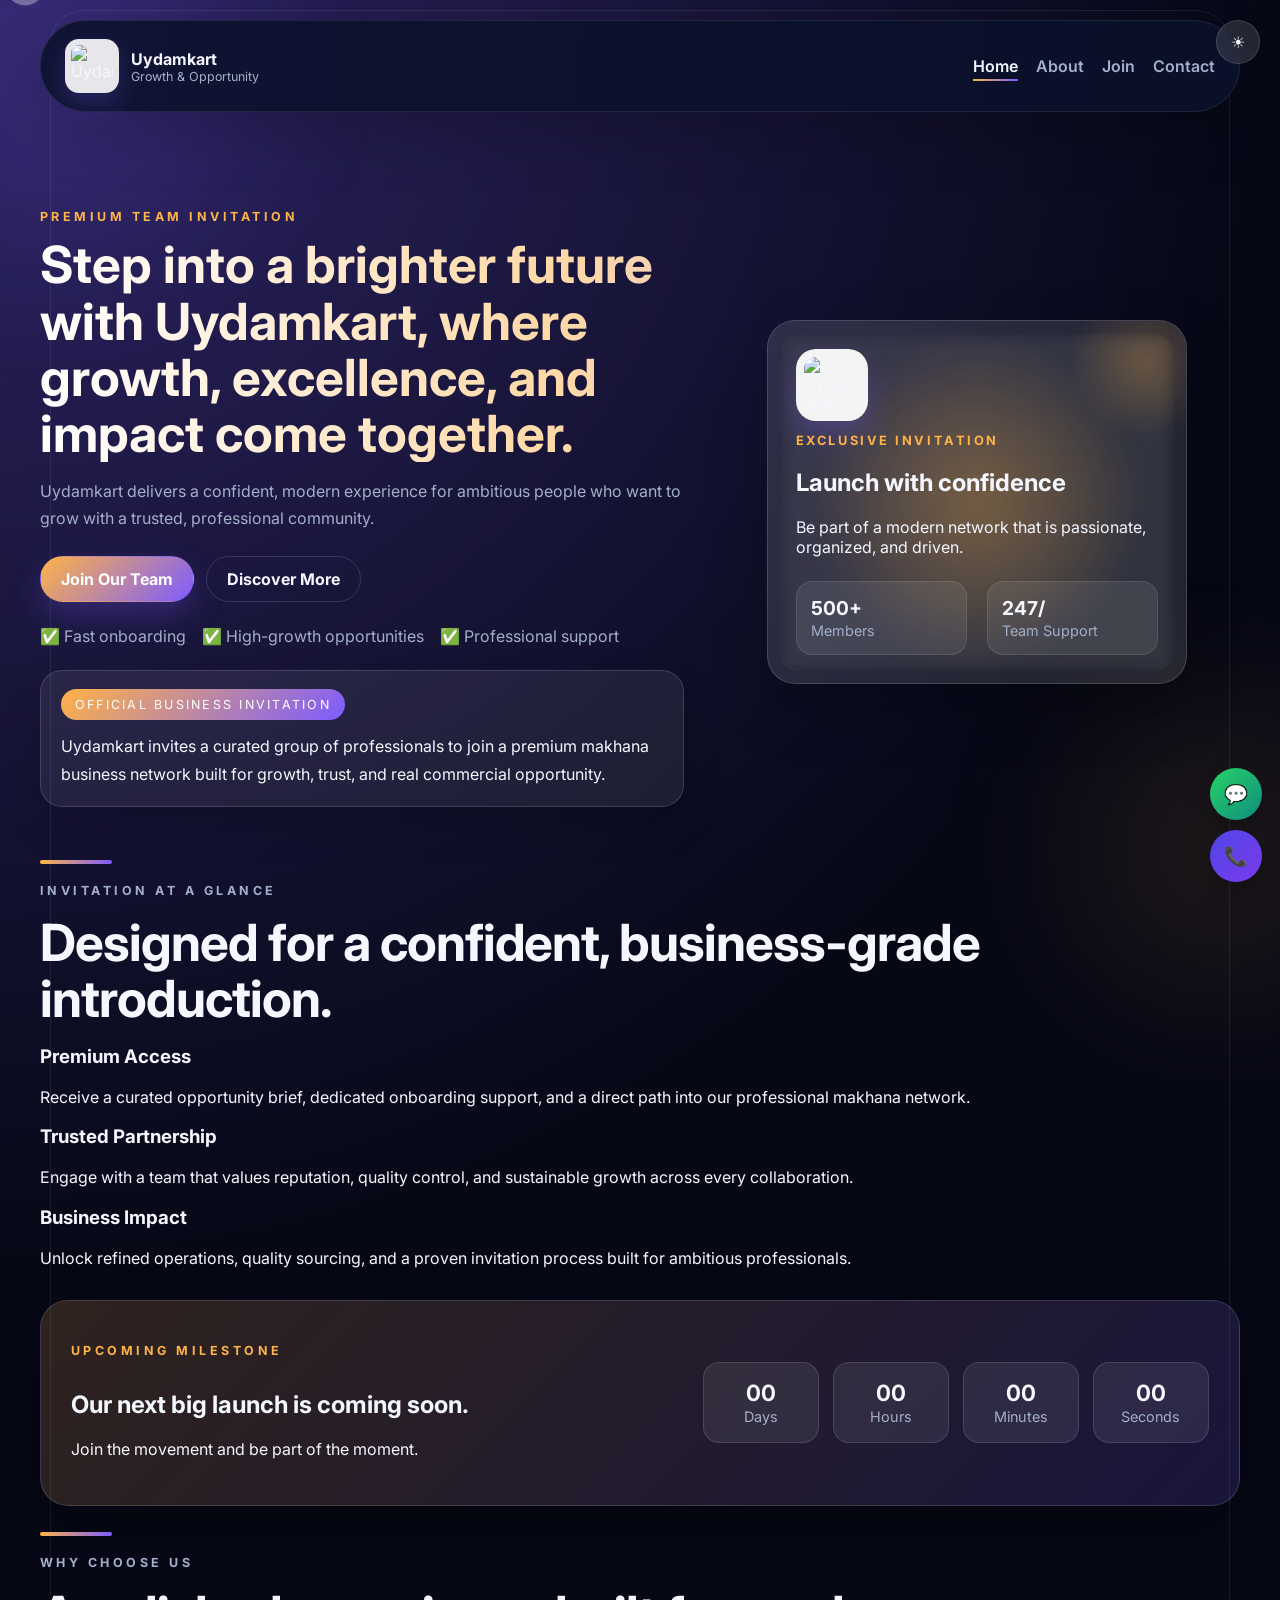
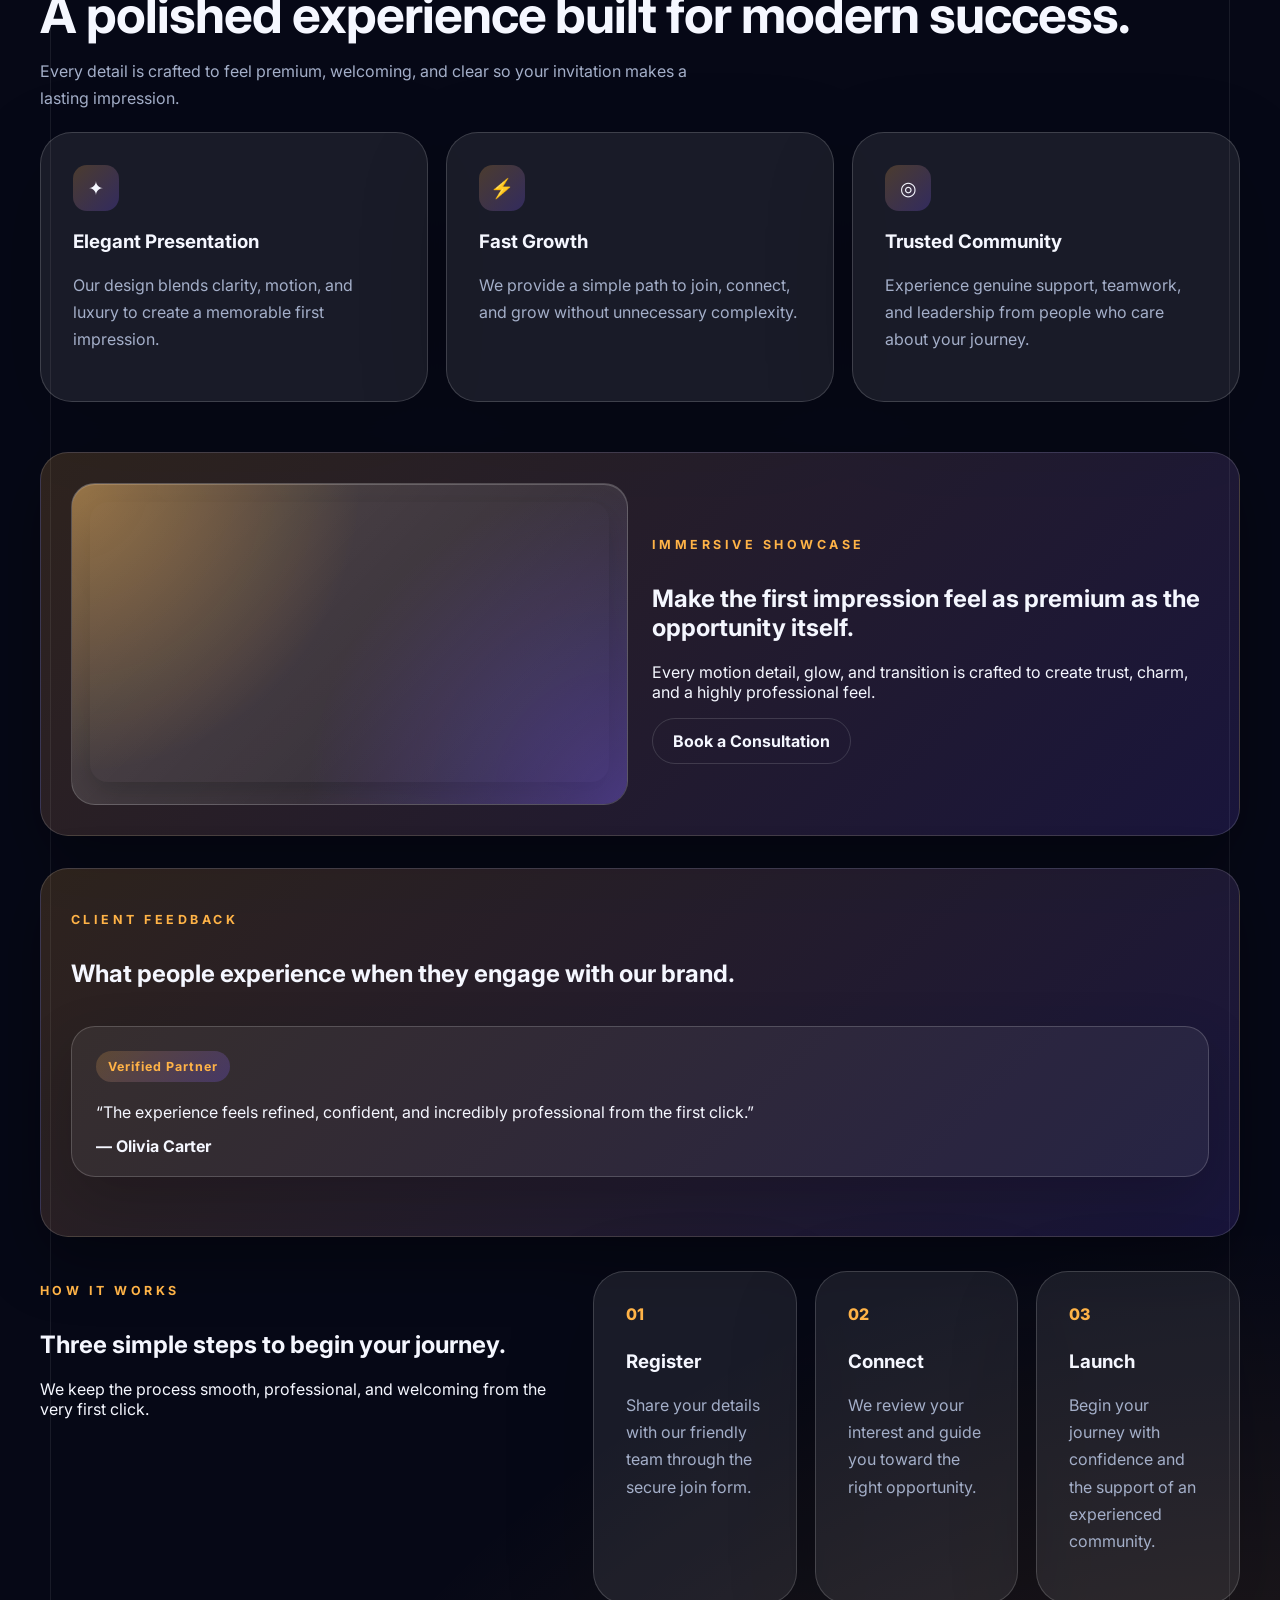
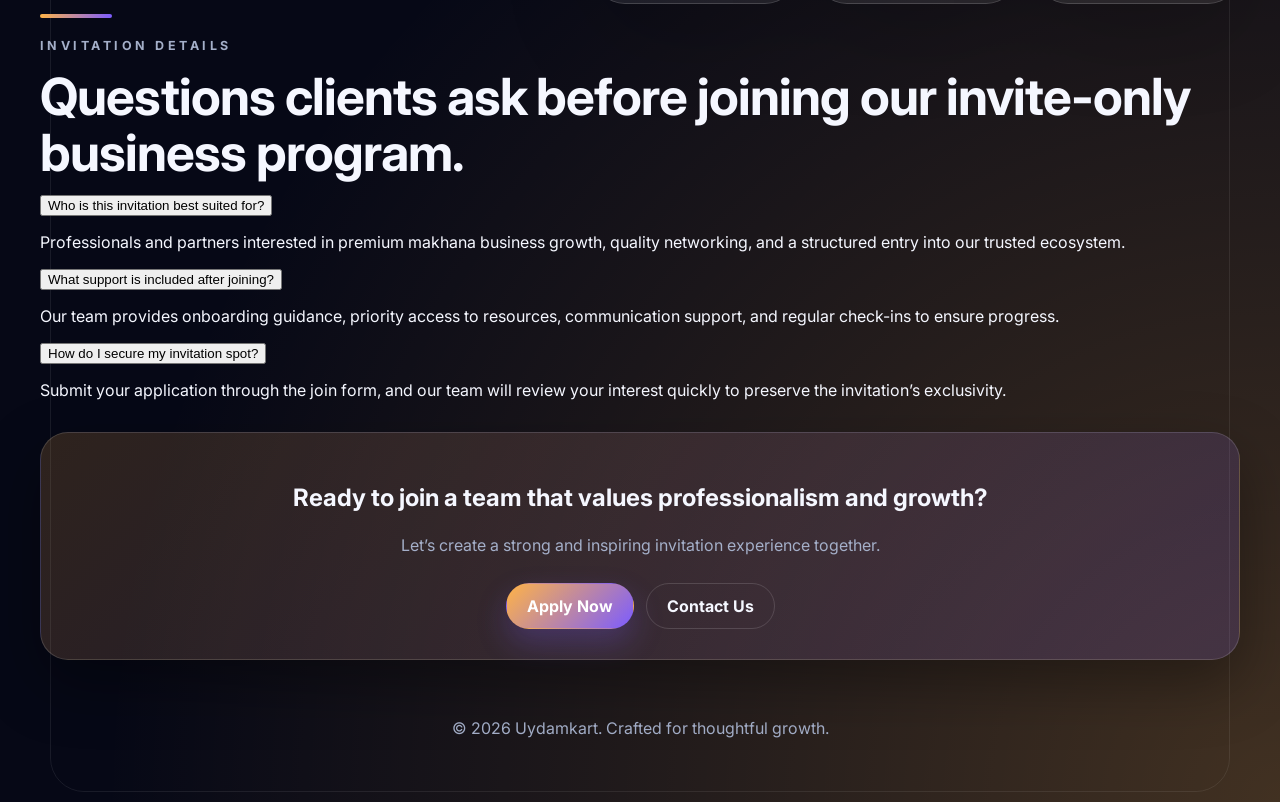
==== index.html @ 133733c6 "updated website" ====
<!DOCTYPE html>
<html lang="en">
  <head>
    <meta charset="UTF-8" />
    <meta name="viewport" content="width=device-width, initial-scale=1.0" />
    <meta
      name="description"
      content="Uydamkart is a premium business invitation platform for professionals who want to join a thriving, modern team."
    />
    <title>Uydamkart | Join Our Elite Team</title>
    <link rel="preconnect" href="https://fonts.googleapis.com" />
    <link rel="preconnect" href="https://fonts.gstatic.com" crossorigin />
    <link
      href="https://fonts.googleapis.com/css2?family=Inter:wght@400;500;600;700;800&display=swap"
      rel="stylesheet"
    />
    <link rel="stylesheet" href="css/style.css" />
    <link rel="stylesheet" href="css/responsive.css" />
  </head>
  <body>
    <canvas id="particles" aria-hidden="true"></canvas>
    <button class="theme-toggle" id="themeToggle" type="button" aria-label="Toggle color theme">
      <span class="theme-icon">☀︎</span>
    </button>

    <div class="page-shell">
      <header class="topbar">
        <a href="index.html" class="brand">
          <img class="brand-logo" src="https://udyamkart.com/wp-content/uploads/2024/03/IMG_20240217_184612-removebg.png" alt="Uydamkart logo" />
          <span>
            <strong>Uydamkart</strong>
            <small>Growth & Opportunity</small>
          </span>
        </a>
        <nav class="nav-links">
          <a href="index.html" class="active">Home</a>
          <a href="about.html">About</a>
          <a href="join.html">Join</a>
          <a href="contact.html">Contact</a>
        </nav>
      </header>

      <main>
        <section class="hero">
          <div class="hero-copy reveal">
            <p class="eyebrow">Premium Team Invitation</p>
            <h1>Step into a brighter future with Uydamkart, where growth, excellence, and impact come together.</h1>
            <p class="hero-text">
              Uydamkart delivers a confident, modern experience for ambitious people who want to grow with a trusted, professional community.
            </p>
            <div class="hero-actions">
              <a class="btn btn-primary" href="join.html">Join Our Team</a>
              <a class="btn btn-secondary" href="about.html">Discover More</a>
            </div>
            <ul class="hero-highlights">
              <li>✅ Fast onboarding</li>
              <li>✅ High-growth opportunities</li>
              <li>✅ Professional support</li>
            </ul>

            <div class="premium-strip reveal">
              <span class="strip-pill">Official Business Invitation</span>
              <p>Uydamkart invites a curated group of professionals to join a premium makhana business network built for growth, trust, and real commercial opportunity.</p>
            </div>
          </div>

          <div class="hero-visual reveal">
            <div class="hero-card">
              <div class="card-glow"></div>
              <div class="card-content">
                <img class="hero-logo" src="https://udyamkart.com/wp-content/uploads/2024/03/IMG_20240217_184612-removebg.png" alt="Uydamkart logo" />
                <p class="mini-label">Exclusive Invitation</p>
                <h2>Launch with confidence</h2>
                <p>Be part of a modern network that is passionate, organized, and driven.</p>
                <div class="metric-row">
                  <div>
                    <strong>500+</strong>
                    <span>Members</span>
                  </div>
                  <div>
                    <strong>24/7</strong>
                    <span>Team Support</span>
                  </div>
                </div>
              </div>
            </div>
          </div>
        </section>

        <section class="invite-benefits reveal">
          <div class="section-heading">
            <p class="eyebrow">Invitation at a glance</p>
            <h2>Designed for a confident, business-grade introduction.</h2>
          </div>
          <div class="benefit-cards">
            <article class="benefit-card">
              <h3>Premium Access</h3>
              <p>Receive a curated opportunity brief, dedicated onboarding support, and a direct path into our professional makhana network.</p>
            </article>
            <article class="benefit-card">
              <h3>Trusted Partnership</h3>
              <p>Engage with a team that values reputation, quality control, and sustainable growth across every collaboration.</p>
            </article>
            <article class="benefit-card">
              <h3>Business Impact</h3>
              <p>Unlock refined operations, quality sourcing, and a proven invitation process built for ambitious professionals.</p>
            </article>
          </div>
        </section>

        <section class="countdown reveal">
          <div>
            <p class="eyebrow">Upcoming milestone</p>
            <h2>Our next big launch is coming soon.</h2>
            <p>Join the movement and be part of the moment.</p>
          </div>
          <div class="countdown-grid">
            <div><strong id="days">00</strong><span>Days</span></div>
            <div><strong id="hours">00</strong><span>Hours</span></div>
            <div><strong id="minutes">00</strong><span>Minutes</span></div>
            <div><strong id="seconds">00</strong><span>Seconds</span></div>
          </div>
        </section>

        <section class="section-grid">
          <div class="section-heading reveal">
            <p class="eyebrow">Why choose us</p>
            <h2>A polished experience built for modern success.</h2>
            <p>Every detail is crafted to feel premium, welcoming, and clear so your invitation makes a lasting impression.</p>
          </div>
          <div class="cards">
            <article class="feature-card reveal">
              <div class="icon">✦</div>
              <h3>Elegant Presentation</h3>
              <p>Our design blends clarity, motion, and luxury to create a memorable first impression.</p>
            </article>
            <article class="feature-card reveal">
              <div class="icon">⚡</div>
              <h3>Fast Growth</h3>
              <p>We provide a simple path to join, connect, and grow without unnecessary complexity.</p>
            </article>
            <article class="feature-card reveal">
              <div class="icon">◎</div>
              <h3>Trusted Community</h3>
              <p>Experience genuine support, teamwork, and leadership from people who care about your journey.</p>
            </article>
          </div>
        </section>

        <section class="showcase reveal">
          <div class="showcase-media">
            <div class="media-frame">
              <iframe
                class="video-embed"
                src="https://www.youtube.com/embed/2Z4m4lnjxkY?rel=0"
                title="Makhana processing video"
                loading="lazy"
                allow="accelerometer; autoplay; clipboard-write; encrypted-media; gyroscope; picture-in-picture"
                allowfullscreen
              ></iframe>
            </div>
          </div>
          <div class="showcase-copy">
            <p class="eyebrow">Immersive showcase</p>
            <h2>Make the first impression feel as premium as the opportunity itself.</h2>
            <p>Every motion detail, glow, and transition is crafted to create trust, charm, and a highly professional feel.</p>
            <a class="btn btn-secondary" href="contact.html">Book a Consultation</a>
          </div>
        </section>

        <section class="testimonial-section reveal">
          <div class="testimonial-head">
            <p class="eyebrow">Client feedback</p>
            <h2>What people experience when they engage with our brand.</h2>
          </div>
          <div class="testimonial-slider" id="testimonialSlider">
            <article class="testimonial active">
              <span class="testimonial-badge">Verified Partner</span>
              <p>“The experience feels refined, confident, and incredibly professional from the first click.”</p>
              <strong>— Olivia Carter</strong>
            </article>
            <article class="testimonial">
              <span class="testimonial-badge">Verified Partner</span>
              <p>“The animation and presentation instantly made the invitation feel premium and memorable.”</p>
              <strong>— Daniel Ross</strong>
            </article>
            <article class="testimonial">
              <span class="testimonial-badge">Verified Partner</span>
              <p>“It is clear, elegant, and genuinely welcoming. The site feels modern in the best way.”</p>
              <strong>— Maya Chen</strong>
            </article>
          </div>
        </section>

        <section class="split-section reveal">
          <div>
            <p class="eyebrow">How it works</p>
            <h2>Three simple steps to begin your journey.</h2>
            <p>We keep the process smooth, professional, and welcoming from the very first click.</p>
          </div>
          <div class="steps">
            <div class="step-card">
              <span>01</span>
              <h3>Register</h3>
              <p>Share your details with our friendly team through the secure join form.</p>
            </div>
            <div class="step-card">
              <span>02</span>
              <h3>Connect</h3>
              <p>We review your interest and guide you toward the right opportunity.</p>
            </div>
            <div class="step-card">
              <span>03</span>
              <h3>Launch</h3>
              <p>Begin your journey with confidence and the support of an experienced community.</p>
            </div>
          </div>
        </section>

        <section class="faq-section reveal">
          <div class="section-heading">
            <p class="eyebrow">Invitation details</p>
            <h2>Questions clients ask before joining our invite-only business program.</h2>
          </div>
          <div class="accordion-grid">
            <article class="accordion-card">
              <button class="accordion-toggle" type="button" aria-expanded="false">Who is this invitation best suited for?</button>
              <div class="accordion-content">
                <p>Professionals and partners interested in premium makhana business growth, quality networking, and a structured entry into our trusted ecosystem.</p>
              </div>
            </article>
            <article class="accordion-card">
              <button class="accordion-toggle" type="button" aria-expanded="false">What support is included after joining?</button>
              <div class="accordion-content">
                <p>Our team provides onboarding guidance, priority access to resources, communication support, and regular check-ins to ensure progress.</p>
              </div>
            </article>
            <article class="accordion-card">
              <button class="accordion-toggle" type="button" aria-expanded="false">How do I secure my invitation spot?</button>
              <div class="accordion-content">
                <p>Submit your application through the join form, and our team will review your interest quickly to preserve the invitation’s exclusivity.</p>
              </div>
            </article>
          </div>
        </section>

        <section class="cta reveal">
          <h2>Ready to join a team that values professionalism and growth?</h2>
          <p>Let’s create a strong and inspiring invitation experience together.</p>
          <div class="hero-actions cta-actions">
            <a class="btn btn-primary" href="join.html">Apply Now</a>
            <a class="btn btn-secondary" href="contact.html">Contact Us</a>
          </div>
        </section>
      </main>

      <footer class="footer">
        <p>© <span class="year">2026</span> Uydamkart. Crafted for thoughtful growth.</p>
      </footer>
    </div>

    <div class="floating-actions">
      <a class="fab fab-whatsapp" href="https://wa.me/1555014778" target="_blank" rel="noopener noreferrer" aria-label="Chat on WhatsApp">💬</a>
      <a class="fab fab-call" href="tel:+1555014778" aria-label="Call us">📞</a>
    </div>

    <script src="js/script.js"></script>
  </body>
</html>
---- css/style.css ----
:root {
  --bg: #060816;
  --panel: rgba(255, 255, 255, 0.08);
  --panel-strong: rgba(255, 255, 255, 0.13);
  --text: #f5f7ff;
  --muted: #a4afc9;
  --accent: #ffb347;
  --accent-2: #7c5cff;
  --border: rgba(255, 255, 255, 0.14);
  --shadow: 0 24px 60px rgba(0, 0, 0, 0.35);
}

* {
  box-sizing: border-box;
}

html {
  scroll-behavior: smooth;
}

body {
  margin: 0;
  font-family: 'Inter', sans-serif;
  color: var(--text);
  background:
    radial-gradient(circle at top left, rgba(124, 92, 255, 0.34), transparent 30%),
    radial-gradient(circle at bottom right, rgba(255, 179, 71, 0.24), transparent 28%),
    var(--bg);
  min-height: 100vh;
  overflow-x: hidden;
  position: relative;
  transition: background 0.4s ease, color 0.4s ease;
}

body[data-theme="light"] {
  --bg: #f5f7ff;
  --panel: rgba(255, 255, 255, 0.8);
  --panel-strong: rgba(255, 255, 255, 0.95);
  --text: #111827;
  --muted: #4b5563;
  --accent: #ff8a00;
  --accent-2: #6c4dff;
  --border: rgba(17, 24, 39, 0.12);
  --shadow: 0 18px 40px rgba(17, 24, 39, 0.12);
}

/* 🍿 RE-CONFIGURED: Premium 3D Falling Canvas Layer */
#particles {
  position: fixed;
  inset: 0;
  z-index: -1; /* Pure cards aur text ke peeche safe layer */
  width: 100vw;
  height: 100vh;
  pointer-events: none;
  transform: translateZ(0); /* Triggers GPU acceleration for absolute zero lag */
}

.theme-toggle {
  position: fixed;
  top: 20px;
  right: 20px;
  z-index: 20;
  border: 1px solid var(--border);
  background: rgba(255,255,255,0.12);
  color: var(--text);
  border-radius: 999px;
  width: 44px;
  height: 44px;
  cursor: pointer;
  backdrop-filter: blur(12px);
  transition: transform 0.25s ease, background 0.25s ease;
}

.theme-toggle:hover {
  transform: translateY(-2px);
  background: rgba(255,255,255,0.2);
}

.theme-icon {
  font-size: 1rem;
}

body::before,
body::after {
  content: '';
  position: fixed;
  z-index: -2;
  border-radius: 50%;
  filter: blur(90px);
  opacity: 0.44;
  pointer-events: none;
  animation: drift 16s ease-in-out infinite alternate;
}

body::before {
  width: 320px;
  height: 320px;
  top: -80px;
  left: -90px;
  background: rgba(124, 92, 255, 0.35);
}

body::after {
  width: 280px;
  height: 280px;
  bottom: -90px;
  right: -80px;
  background: rgba(255, 179, 71, 0.26);
  animation-duration: 18s;
}

img {
  max-width: 100%;
  display: block;
}

.page-shell {
  width: min(1200px, calc(100% - 32px));
  margin: 0 auto;
  padding: 20px 0 40px;
  position: relative;
}

.page-shell::before {
  content: '';
  position: absolute;
  inset: 10px;
  border: 1px solid rgba(255,255,255,0.08);
  border-radius: 34px;
  pointer-events: none;
  z-index: -1;
}

.topbar {
  display: flex;
  justify-content: space-between;
  align-items: center;
  padding: 18px 24px;
  background: rgba(12, 18, 44, 0.88);
  border: 1px solid rgba(255,255,255,0.08);
  border-radius: 999px;
  backdrop-filter: blur(18px);
  box-shadow: 0 24px 60px rgba(0, 0, 0, 0.18);
  position: sticky;
  top: 16px;
  z-index: 10;
}

.brand {
  display: flex;
  align-items: center;
  gap: 12px;
  text-decoration: none;
  color: var(--text);
}

.brand-logo {
  width: 54px;
  height: 54px;
  object-fit: contain;
  border-radius: 14px;
  background: rgba(255,255,255,0.9);
  padding: 6px;
  box-shadow: 0 10px 25px rgba(124, 92, 255, 0.24);
}

.brand strong {
  display: block;
  font-size: 1rem;
}

.brand small {
  display: block;
  color: var(--muted);
  font-size: 0.78rem;
}

.nav-links {
  display: flex;
  gap: 18px;
}

.nav-links a {
  color: var(--muted);
  text-decoration: none;
  font-weight: 600;
  position: relative;
  transition: color 0.24s ease;
}

.nav-links a::after {
  content: '';
  position: absolute;
  left: 0;
  bottom: -5px;
  width: 0;
  height: 2px;
  background: linear-gradient(90deg, var(--accent), var(--accent-2));
  transition: width 0.3s ease;
}

.nav-links a:hover,
.nav-links a.active {
  color: var(--text);
}

.nav-links a:hover::after,
.nav-links a.active::after {
  width: 100%;
}

.hero,
.page-content {
  padding: 48px 0 24px;
}

.hero {
  display: grid;
  grid-template-columns: 1.1fr 0.9fr;
  align-items: center;
  gap: 30px;
  min-height: 84vh;
  position: relative;
}

.eyebrow {
  display: inline-block;
  letter-spacing: 0.28em;
  text-transform: uppercase;
  font-size: 0.78rem;
  font-weight: 700;
  color: var(--accent);
  margin-bottom: 12px;
}

.hero h1,
.page-hero h1,
.section-heading h2 {
  font-size: clamp(2rem, 4vw, 3.3rem);
  line-height: 1.1;
  margin: 0 0 14px;
}

.hero h1,
.page-hero h1 {
  background: linear-gradient(90deg, #ffffff 0%, #ffd9a6 40%, #b8a6ff 100%);
  background-size: 200% 200%;
  background-clip: text;
  -webkit-background-clip: text;
  -webkit-text-fill-color: transparent;
  animation: textShimmer 7s ease-in-out infinite;
}

.hero-text,
.page-hero p,
.section-heading p,
.cta p,
.feature-card p,
.step-card p,
.contact-details p,
.styled-form label {
  color: var(--muted);
  line-height: 1.7;
}

.contact-details a {
  color: var(--text);
  text-decoration: none;
}

.contact-details a:hover {
  color: var(--accent);
}

.hero-actions {
  display: flex;
  flex-wrap: wrap;
  gap: 12px;
  margin: 24px 0;
}

.btn {
  display: inline-flex;
  align-items: center;
  justify-content: center;
  text-decoration: none;
  border-radius: 999px;
  padding: 12px 20px;
  font-weight: 700;
  transition: transform 0.24s ease, box-shadow 0.24s ease, background 0.24s ease;
  border: 1px solid transparent;
}

.btn:hover {
  transform: translateY(-2px);
}

.btn-primary {
  background: linear-gradient(135deg, var(--accent), var(--accent-2));
  color: white;
  box-shadow: 0 14px 30px rgba(124, 92, 255, 0.25);
}

.btn-primary:hover {
  animation: pulseGlow 1.1s ease;
}

.btn-secondary {
  background: transparent;
  color: var(--text);
  border-color: var(--border);
}

.hero-highlights {
  display: flex;
  flex-wrap: wrap;
  gap: 16px;
  padding: 0;
  list-style: none;
  color: var(--muted);
}

.hero-copy {
  position: relative;
  z-index: 1;
}

.premium-strip {
  margin-top: 24px;
  padding: 18px 20px;
  border-radius: 22px;
  background: rgba(255, 255, 255, 0.07);
  border: 1px solid rgba(255, 255, 255, 0.14);
  box-shadow: 0 18px 40px rgba(0, 0, 0, 0.16);
}

.strip-pill {
  display: inline-flex;
  align-items: center;
  justify-content: center;
  color: white;
  background: linear-gradient(135deg, var(--accent), var(--accent-2));
  padding: 8px 14px;
  border-radius: 999px;
  font-size: 0.78rem;
  letter-spacing: 0.18em;
  text-transform: uppercase;
  margin-bottom: 12px;
}

.premium-strip p {
  margin: 0;
  color: var(--text);
  line-height: 1.75;
}

.hero-visual {
  display: flex;
  justify-content: center;
  position: relative;
  z-index: 1;
}

.hero-card {
  position: relative;
  width: min(100%, 420px);
  padding: 28px;
  border-radius: 28px;
  background: rgba(255,255,255,0.12);
  border: 1px solid rgba(255,255,255,0.14);
  backdrop-filter: blur(16px);
  box-shadow: 0 24px 60px rgba(0, 0, 0, 0.24);
  transform: translateY(0);
  transition: transform 0.3s ease, box-shadow 0.3s ease;
  overflow: hidden;
}

.hero-card::before {
  content: '';
  position: absolute;
  width: 180px;
  height: 180px;
  border-radius: 50%;
  background: radial-gradient(circle, rgba(255,179,71,0.2), transparent 60%);
  top: -50px;
  right: -50px;
}

.hero-card::after {
  content: '';
  position: absolute;
  inset: 12px;
  border-radius: 22px;
  background: rgba(8, 11, 24, 0.22);
  backdrop-filter: blur(8px);
  z-index: 0;
}

.hero-card:hover {
  transform: translateY(-4px);
  box-shadow: 0 32px 80px rgba(0, 0, 0, 0.28);
}

.card-glow {
  position: absolute;
  inset: 15px;
  border-radius: 24px;
  background: radial-gradient(circle, rgba(255,179,71,0.26), transparent 65%);
  filter: blur(14px);
  pointer-events: none;
}

.card-content {
  position: relative;
  z-index: 1;
}

.mini-label {
  color: var(--accent);
  text-transform: uppercase;
  letter-spacing: 0.2em;
  font-size: 0.8rem;
  font-weight: 700;
}

.metric-row {
  display: flex;
  gap: 20px;
  margin-top: 24px;
}

.metric-row div {
  flex: 1;
  padding: 14px;
  border-radius: 16px;
  background: rgba(255,255,255,0.08);
  border: 1px solid rgba(255,255,255,0.1);
}

.hero-logo {
  width: 72px;
  height: 72px;
  object-fit: contain;
  border-radius: 20px;
  margin-bottom: 12px;
  background: rgba(255,255,255,0.95);
  padding: 8px;
  box-shadow: 0 14px 28px rgba(124, 92, 255, 0.28);
}

.metric-row strong {
  display: block;
  font-size: 1.2rem;
}

.metric-row span {
  color: var(--muted);
  font-size: 0.9rem;
}

.stats,
.about-grid,
.cards,
.steps,
.contact-layout {
  display: grid;
  gap: 18px;
}

.stats {
  grid-template-columns: repeat(4, 1fr);
  margin: 20px 0 40px;
}

.stats div,
.feature-card,
.step-card,
.form-card {
  padding: 32px;
  border-radius: 32px;
  background: rgba(255,255,255,0.08);
  border: 1px solid rgba(255,255,255,0.16);
  box-shadow: 0 28px 90px rgba(0,0,0,0.18);
  position: relative;
  overflow: hidden;
}

.stats div::before,
.feature-card::before,
.step-card::before {
  content: '';
  position: absolute;
  inset: 0;
  background: linear-gradient(110deg, transparent, rgba(255,255,255,0.14), transparent);
  transform: translateX(-160%);
  transition: transform 0.8s ease;
  pointer-events: none;
}

.stats div:hover::before,
.feature-card:hover::before,
.step-card:hover::before {
  transform: translateX(160%);
}

.stats strong {
  display: block;
  font-size: 1.4rem;
}

.stats span {
  color: var(--muted);
}

.section-heading {
  position: relative;
}

.section-heading::before {
  content: '';
  position: absolute;
  top: -8px;
  left: 0;
  width: 72px;
  height: 4px;
  border-radius: 999px;
  background: linear-gradient(90deg, var(--accent), var(--accent-2));
}

.section-heading h2 {
  letter-spacing: -0.02em;
}

.section-heading p {
  max-width: 680px;
}

.section-grid,
.split-section {
  padding: 24px 0 18px;
}

.cards {
  grid-template-columns: repeat(3, 1fr);
  margin-top: 20px;
}

.feature-card,
.step-card {
  transition: transform 0.3s ease, border-color 0.3s ease, box-shadow 0.3s ease;
}

.feature-card:hover,
.step-card:hover {
  transform: translateY(-4px);
  border-color: rgba(255,179,71,0.42);
  box-shadow: 0 18px 40px rgba(0, 0, 0, 0.26);
}

.icon {
  width: 46px;
  height: 46px;
  display: grid;
  place-items: center;
  border-radius: 14px;
  background: linear-gradient(135deg, rgba(255,179,71,0.22), rgba(124,92,255,0.25));
  font-size: 1.2rem;
  margin-bottom: 14px;
}

.split-section {
  display: grid;
  grid-template-columns: 0.9fr 1.1fr;
  gap: 24px;
  align-items: start;
}

.steps {
  grid-template-columns: repeat(3, 1fr);
}

.step-card span {
  display: inline-block;
  margin-bottom: 8px;
  color: var(--accent);
  font-weight: 800;
}

.showcase,
.testimonial-section {
  margin: 32px 0 10px;
  padding: 30px;
  border-radius: 28px;
  background: linear-gradient(135deg, rgba(255,179,71,0.16), rgba(124,92,255,0.16));
  border: 1px solid var(--border);
  box-shadow: var(--shadow);
}

.showcase {
  display: grid;
  grid-template-columns: 1fr 1fr;
  gap: 24px;
  align-items: center;
}

.media-frame {
  min-height: 280px;
  border-radius: 24px;
  padding: 18px;
  background: linear-gradient(135deg, rgba(255,255,255,0.18), rgba(255,255,255,0.05));
  border: 1px solid rgba(255,255,255,0.15);
  box-shadow: inset 0 1px 0 rgba(255,255,255,0.2);
  position: relative;
  overflow: hidden;
}

.video-embed {
  width: 100%;
  min-height: 280px;
  border: 0;
  border-radius: 18px;
  box-shadow: 0 12px 30px rgba(0, 0, 0, 0.2);
}

.media-frame::before {
  content: '';
  position: absolute;
  inset: 0;
  background: radial-gradient(circle at top left, rgba(255,179,71,0.4), transparent 45%),
    radial-gradient(circle at bottom right, rgba(124,92,255,0.35), transparent 50%);
  animation: drift 12s ease-in-out infinite alternate;
}

.media-overlay {
  position: relative;
  z-index: 1;
  height: 100%;
  display: flex;
  flex-direction: column;
  justify-content: flex-end;
  gap: 12px;
  padding: 20px;
  border-radius: 18px;
  background: rgba(4, 7, 20, 0.55);
  backdrop-filter: blur(10px);
}

.play-pill {
  display: grid;
  place-items: center;
  width: 48px;
  height: 48px;
  border-radius: 50%;
  background: linear-gradient(135deg, var(--accent), var(--accent-2));
  color: white;
  font-size: 1.1rem;
  box-shadow: 0 10px 24px rgba(124,92,255,0.28);
}

.testimonial-section {
  display: grid;
  gap: 18px;
}

.testimonial-slider {
  position: relative;
  min-height: 180px;
}

.testimonial {
  display: none;
  padding: 24px 24px 20px;
  border-radius: 24px;
  background: rgba(255,255,255,0.06);
  border: 1px solid rgba(255,255,255,0.18);
  box-shadow: 0 24px 60px rgba(0, 0, 0, 0.18);
}

.testimonial-badge {
  display: inline-flex;
  align-items: center;
  justify-content: center;
  padding: 8px 12px;
  border-radius: 999px;
  background: linear-gradient(135deg, rgba(255,179,71,0.2), rgba(124,92,255,0.25));
  color: var(--accent);
  font-size: 0.78rem;
  font-weight: 700;
  letter-spacing: 0.08em;
  margin-bottom: 16px;
}

.testimonial.active {
  display: block;
  animation: fadeIn 0.6s ease;
}

.testimonial p {
  margin: 0 0 10px;
  color: var(--text);
  line-height: 1.8;
}

.countdown,
.cta {
  margin: 32px 0 10px;
  padding: 30px;
  border-radius: 28px;
  background: linear-gradient(135deg, rgba(255,179,71,0.16), rgba(124,92,255,0.16));
  border: 1px solid var(--border);
  box-shadow: var(--shadow);
}

.countdown {
  display: grid;
  grid-template-columns: 1.2fr 1fr;
  gap: 24px;
  align-items: center;
}

.countdown-grid {
  display: grid;
  grid-template-columns: repeat(4, 1fr);
  gap: 14px;
}

.countdown-grid div {
  padding: 16px;
  border-radius: 16px;
  background: rgba(255,255,255,0.08);
  text-align: center;
  border: 1px solid rgba(255,255,255,0.12);
}

.countdown-grid strong {
  display: block;
  font-size: 1.4rem;
}

.countdown-grid span {
  color: var(--muted);
  font-size: 0.9rem;
}

.story-card {
  margin-top: 24px;
  padding: 28px;
  border-radius: 24px;
  background: var(--panel);
  border: 1px solid var(--border);
  box-shadow: var(--shadow);
}

.cta-actions {
  justify-content: center;
  margin-bottom: 0;
}

.cta {
  text-align: center;
}

.floating-actions {
  position: fixed;
  right: 18px;
  bottom: 18px;
  display: flex;
  flex-direction: column;
  gap: 10px;
  z-index: 25;
}

.fab {
  display: grid;
  place-items: center;
  width: 52px;
  height: 52px;
  border-radius: 50%;
  text-decoration: none;
  font-size: 1.2rem;
  color: white;
  box-shadow: 0 12px 24px rgba(0, 0, 0, 0.25);
  transition: transform 0.25s ease;
}

.fab:hover {
  transform: translateY(-2px);
}

.fab-whatsapp {
  background: linear-gradient(135deg, #25d366, #128c7e);
}

.fab-call {
  background: linear-gradient(135deg, #4f46e5, #7c3aed);
}

.footer {
  padding: 32px 0 8px;
  text-align: center;
  color: var(--muted);
}

.page-hero {
  padding-top: 28px;
  max-width: 760px;
}

.about-grid {
  grid-template-columns: repeat(3, 1fr);
  margin-top: 22px;
}

.contact-layout {
  grid-template-columns: 1fr 1fr;
  align-items: start;
}

.styled-form {
  display: grid;
  gap: 16px;
}

.styled-form label {
  display: grid;
  gap: 8px;
  font-weight: 600;
  color: var(--text);
}

.styled-form input,
.styled-form select,
.styled-form textarea {
  width: 100%;
  border: 1px solid rgba(255,255,255,0.14);
  border-radius: 14px;
  padding: 12px 14px;
  background: rgba(255,255,255,0.07);
  color: var(--text);
  font: inherit;
}

.styled-form input:focus,
.styled-form select:focus,
.styled-form textarea:focus {
  outline: 2px solid rgba(255,179,71,0.35);
  border-color: rgba(255,179,71,0.55);
}

.form-grid {
  display: grid;
  grid-template-columns: 1fr 1fr;
  gap: 16px;
}

.form-message {
  min-height: 24px;
  color: var(--accent);
  font-weight: 600;
}

.reveal {
  opacity: 0;
  transform: translateY(18px);
  transition: opacity 0.7s ease, transform 0.7s ease;
}

.reveal.is-visible {
  opacity: 1;
  transform: translateY(0);
}

@keyframes drift {
  0% {
    transform: translate3d(0, 0, 0) scale(1);
  }
  100% {
    transform: translate3d(40px, -30px, 0) scale(1.08);
  }
}

@keyframes textShimmer {
  0% {
    background-position: 0% 50%;
  }
  50% {
    background-position: 100% 50%;
  }
  100% {
    background-position: 0% 50%;
  }
}

@keyframes pulseGlow {
  0% {
    box-shadow: 0 14px 30px rgba(124, 92, 255, 0.25);
  }
  50% {
    box-shadow: 0 0 0 10px rgba(255, 179, 71, 0.08);
  }
  100% {
    box-shadow: 0 14px 30px rgba(124, 92, 255, 0.25);
  }
}

@keyframes fadeIn {
  from {
    opacity: 0;
    transform: translateY(8px);
  }
  to {
    opacity: 1;
    transform: translateY(0);
  }
}
---- css/responsive.css ----
/* 📱 RESPONSIVE STYLESHEET */

@media (max-width: 900px) {
  .hero,
  .split-section,
  .contact-layout,
  .showcase,
  .invite-benefits {
    grid-template-columns: 1fr;
  }

  .stats,
  .cards,
  .about-grid,
  .steps,
  .benefit-cards {
    grid-template-columns: repeat(2, 1fr);
  }
}

@media (max-width: 640px) {
  .page-shell {
    width: min(100% - 20px, 1200px);
  }

  .topbar {
    flex-direction: column;
    gap: 12px;
    border-radius: 24px;
    text-align: center;
  }

  .nav-links {
    flex-wrap: wrap;
    justify-content: center;
    gap: 12px;
  }

  .hero {
    min-height: auto;
    padding-top: 24px;
  }

  .stats,
  .cards,
  .about-grid,
  .steps,
  .form-grid,
  .benefit-cards,
  .accordion-grid {
    grid-template-columns: 1fr;
  }

  /* 🛠 FIXED: Mobile par 3D hover/tilt movement layouts ko break na kare */
  .hero-card, 
  .hero-card:hover {
    transform: none !important;
    transition: none !important;
  }

  .hero-actions {
    flex-direction: column;
    width: 100%;
  }
  
  .hero-actions .btn {
    width: 100%;
  }

  .faq-section,
  .invite-benefits,
  .showcase,
  .testimonial-section,
  .countdown,
  .cta {
    padding: 22px 18px;
  }

  .accordion-toggle {
    padding: 18px;
  }

  .accordion-content {
    padding: 16px 18px 18px;
  }

  .floating-actions {
    right: 12px;
    bottom: 12px;
  }
}
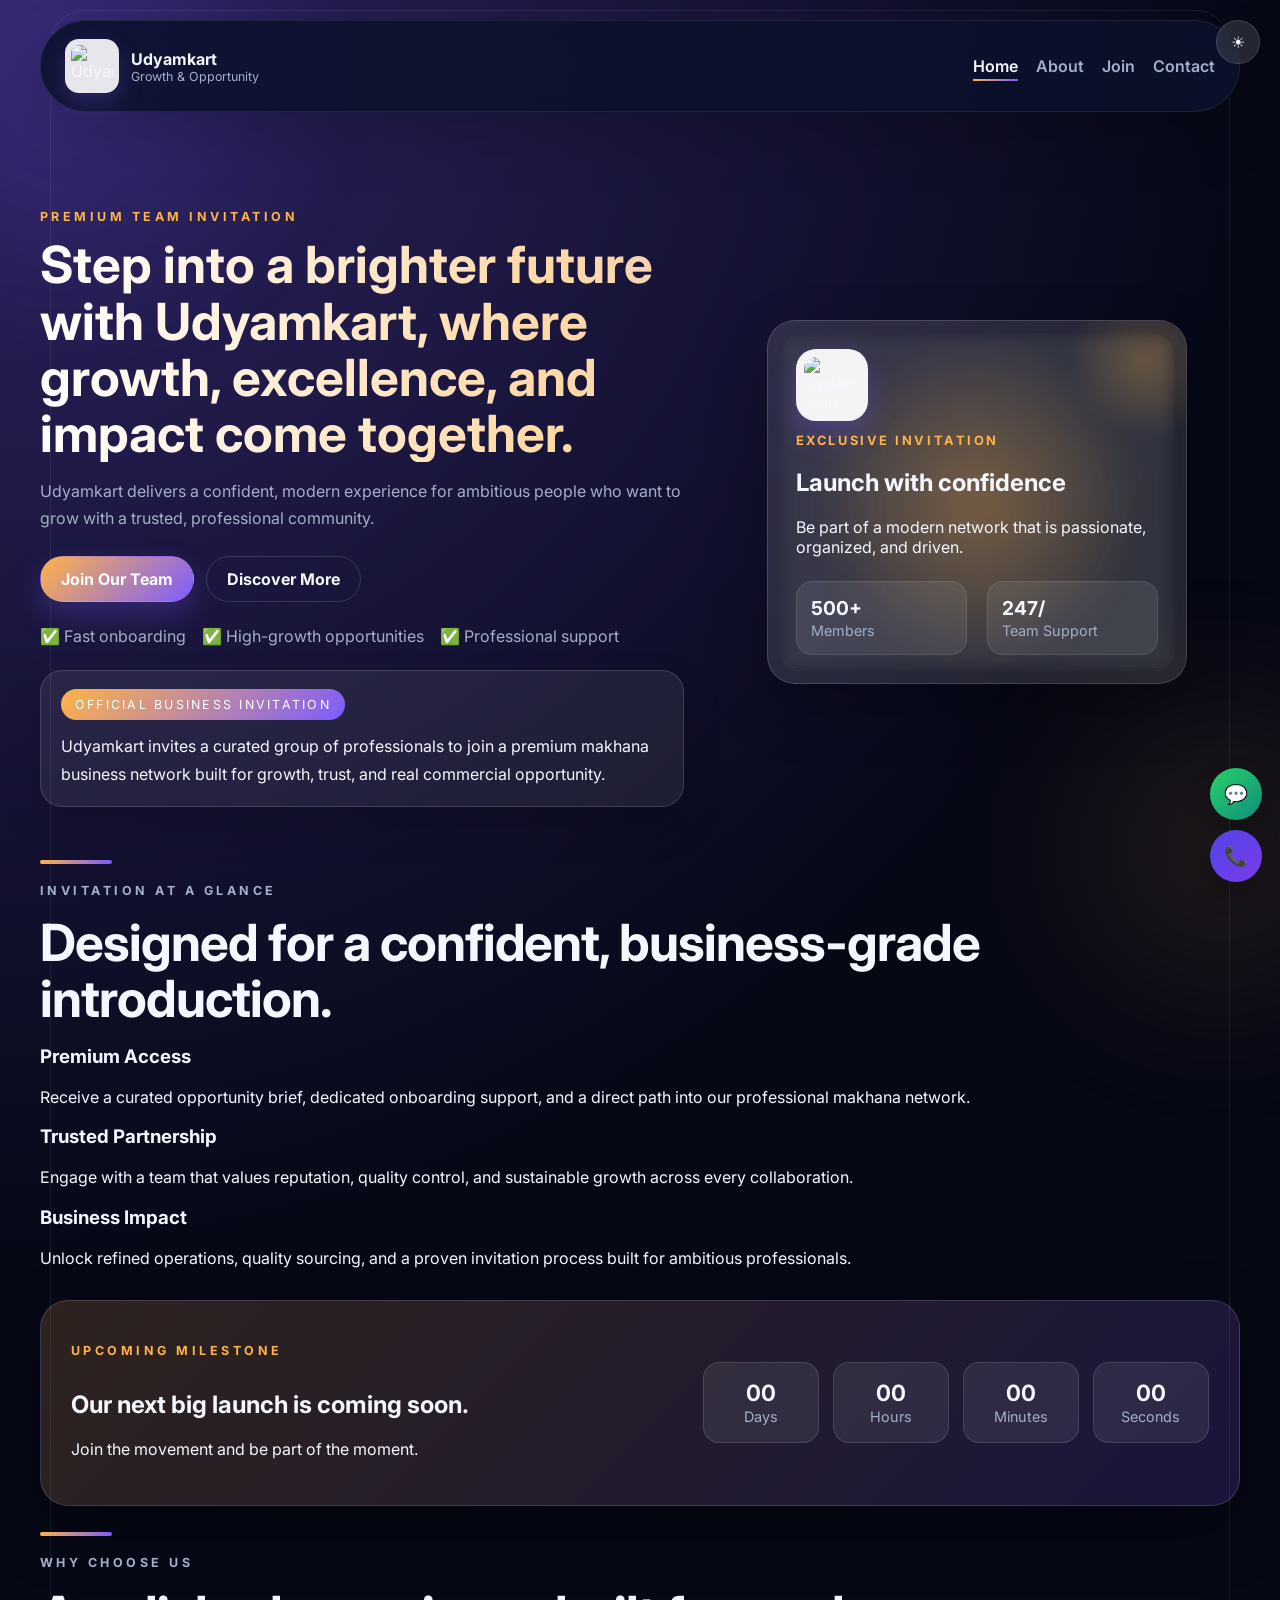
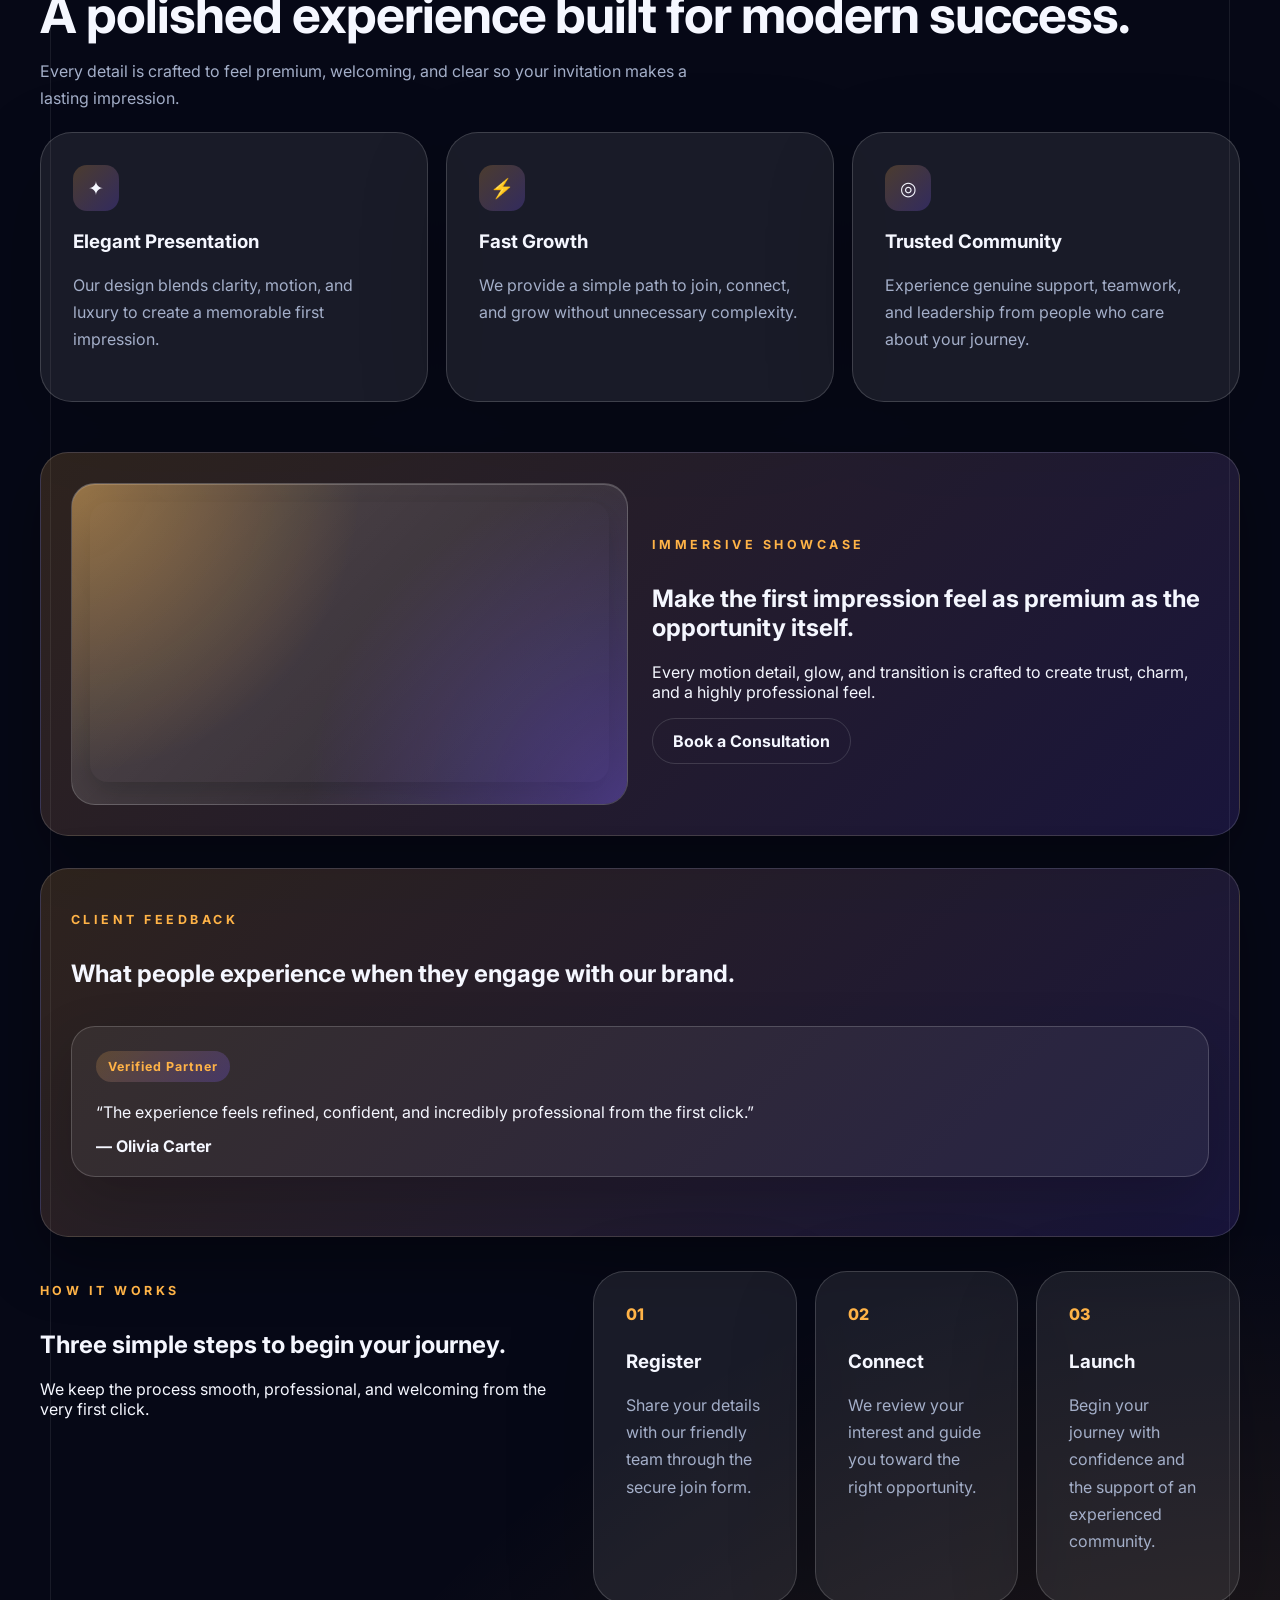
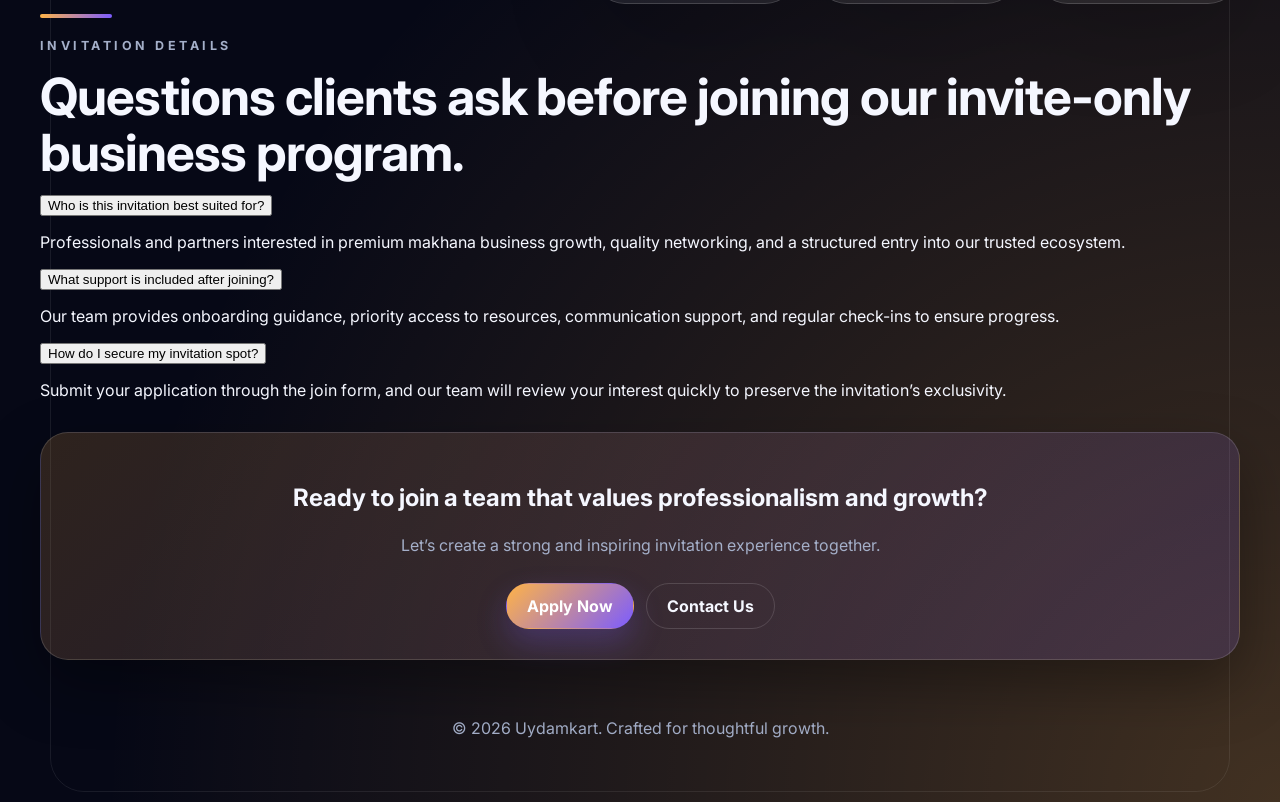
==== commit 2772e761: "corrected" ====
--- a/index.html
+++ b/index.html
@@ -5,9 +5,9 @@
     <meta name="viewport" content="width=device-width, initial-scale=1.0" />
     <meta
       name="description"
-      content="Uydamkart is a premium business invitation platform for professionals who want to join a thriving, modern team."
+      content="Udyamkart is a premium business invitation platform for professionals who want to join a thriving, modern team."
     />
-    <title>Uydamkart | Join Our Elite Team</title>
+    <title>Udyamkart | Join Our Elite Team</title>
     <link rel="preconnect" href="https://fonts.googleapis.com" />
     <link rel="preconnect" href="https://fonts.gstatic.com" crossorigin />
     <link
@@ -26,9 +26,9 @@
     <div class="page-shell">
       <header class="topbar">
         <a href="index.html" class="brand">
-          <img class="brand-logo" src="https://udyamkart.com/wp-content/uploads/2024/03/IMG_20240217_184612-removebg.png" alt="Uydamkart logo" />
+          <img class="brand-logo" src="https://udyamkart.com/wp-content/uploads/2024/03/IMG_20240217_184612-removebg.png" alt="Udyamkart logo" />
           <span>
-            <strong>Uydamkart</strong>
+            <strong>Udyamkart</strong>
             <small>Growth & Opportunity</small>
           </span>
         </a>
@@ -44,9 +44,9 @@
         <section class="hero">
           <div class="hero-copy reveal">
             <p class="eyebrow">Premium Team Invitation</p>
-            <h1>Step into a brighter future with Uydamkart, where growth, excellence, and impact come together.</h1>
+            <h1>Step into a brighter future with Udyamkart, where growth, excellence, and impact come together.</h1>
             <p class="hero-text">
-              Uydamkart delivers a confident, modern experience for ambitious people who want to grow with a trusted, professional community.
+              Udyamkart delivers a confident, modern experience for ambitious people who want to grow with a trusted, professional community.
             </p>
             <div class="hero-actions">
               <a class="btn btn-primary" href="join.html">Join Our Team</a>
@@ -60,7 +60,7 @@
 
             <div class="premium-strip reveal">
               <span class="strip-pill">Official Business Invitation</span>
-              <p>Uydamkart invites a curated group of professionals to join a premium makhana business network built for growth, trust, and real commercial opportunity.</p>
+              <p>Udyamkart invites a curated group of professionals to join a premium makhana business network built for growth, trust, and real commercial opportunity.</p>
             </div>
           </div>
 
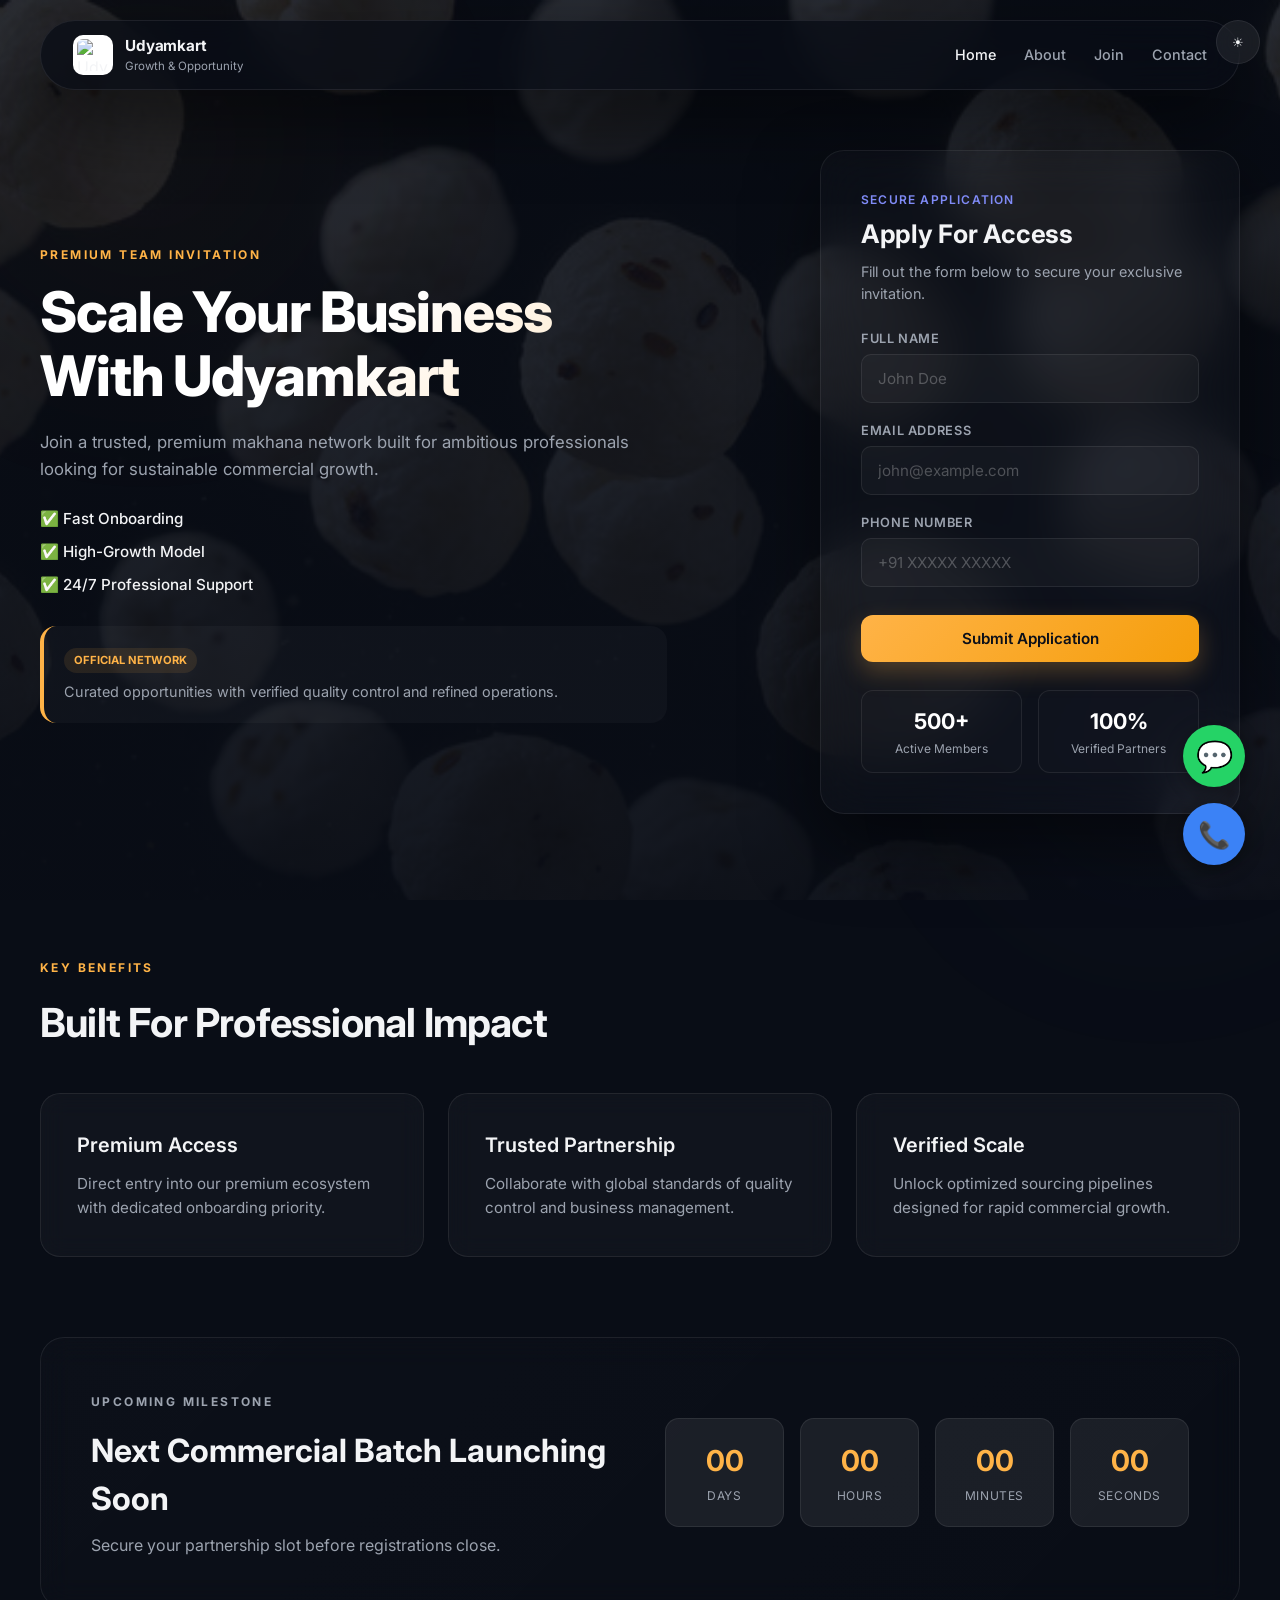
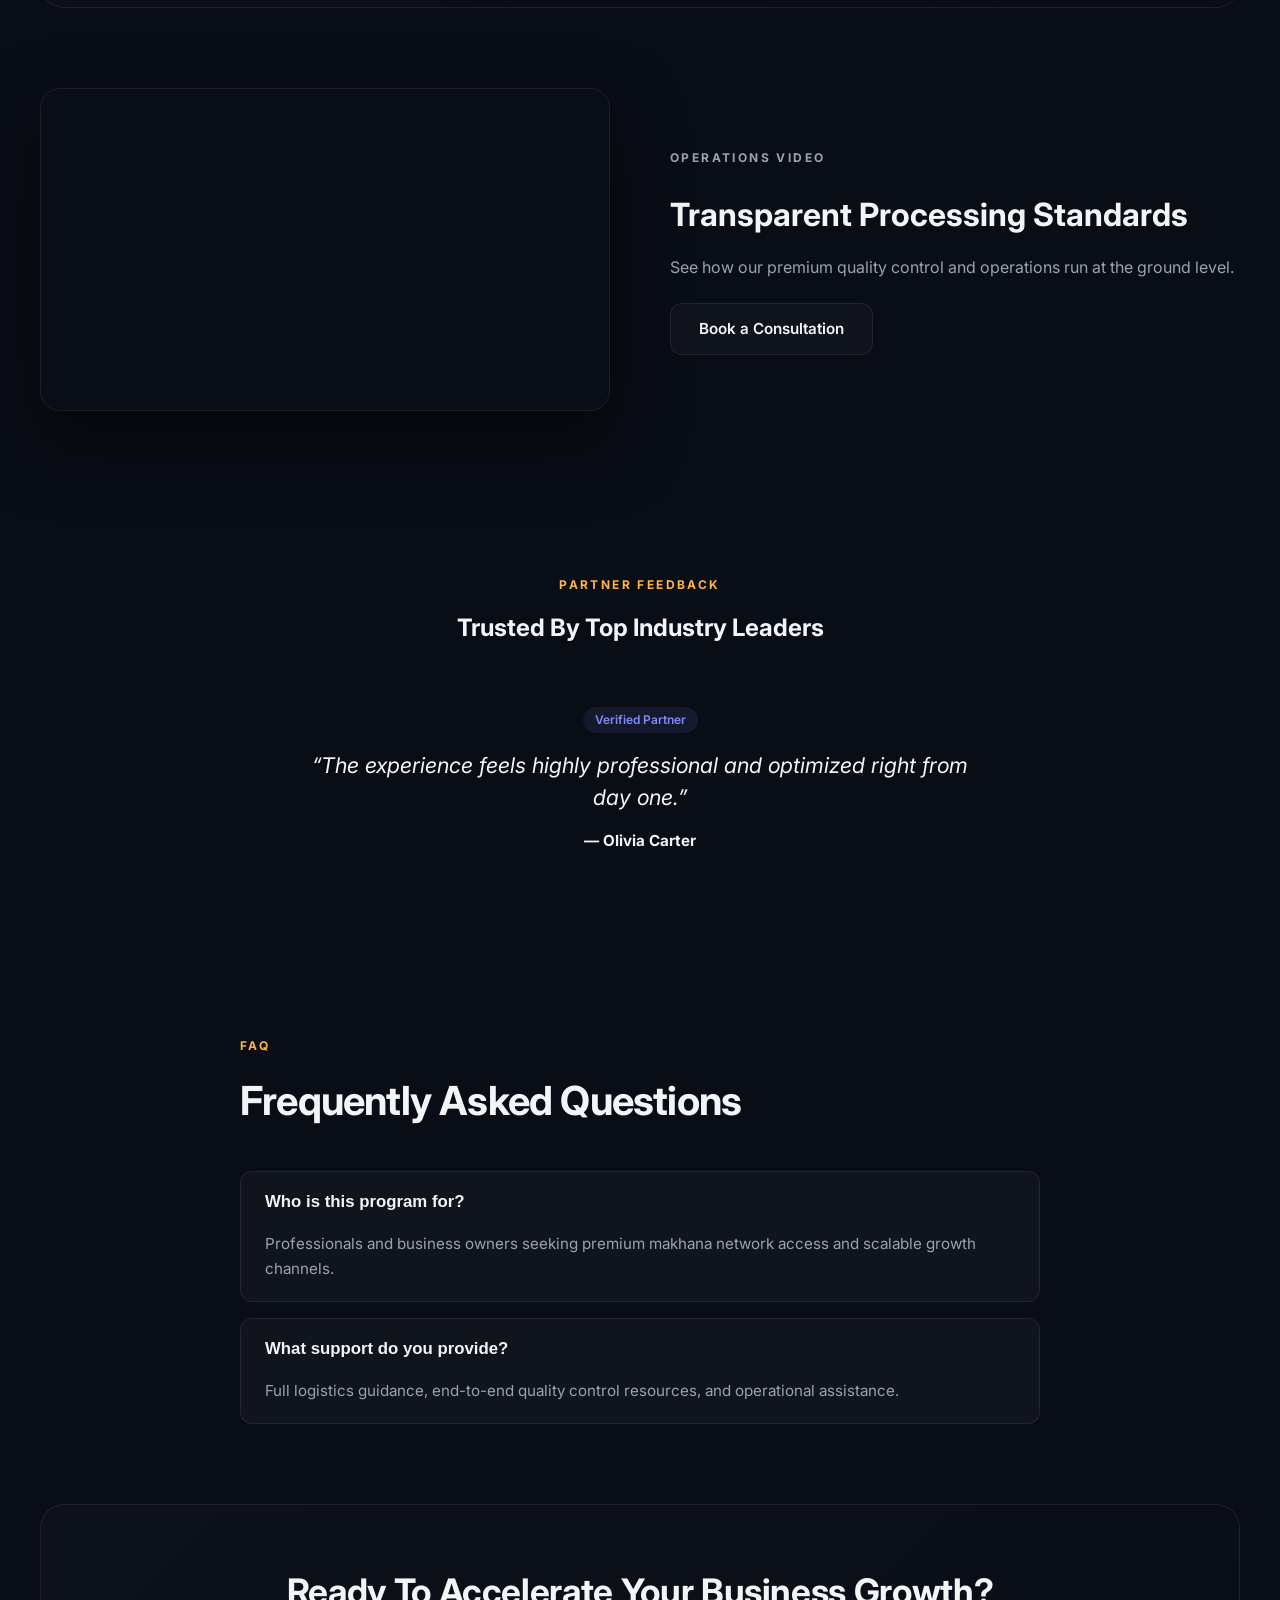
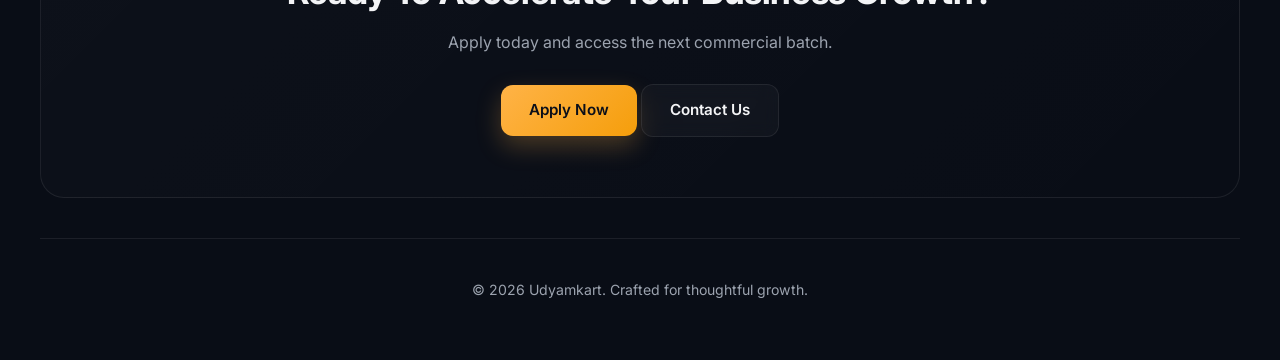
==== commit ee77462e: "updated" ====
--- a/index.html
+++ b/index.html
@@ -3,27 +3,26 @@
   <head>
     <meta charset="UTF-8" />
     <meta name="viewport" content="width=device-width, initial-scale=1.0" />
-    <meta
-      name="description"
-      content="Udyamkart is a premium business invitation platform for professionals who want to join a thriving, modern team."
-    />
+    <meta name="description" content="Join Udyamkart's premium makhana business network built for growth, trust, and commercial opportunity." />
     <title>Udyamkart | Join Our Elite Team</title>
+    
+    <!-- Fonts & Styles -->
     <link rel="preconnect" href="https://fonts.googleapis.com" />
     <link rel="preconnect" href="https://fonts.gstatic.com" crossorigin />
-    <link
-      href="https://fonts.googleapis.com/css2?family=Inter:wght@400;500;600;700;800&display=swap"
-      rel="stylesheet"
-    />
+    <link href="https://fonts.googleapis.com/css2?family=Inter:wght@400;500;600;700;800&display=swap" rel="stylesheet" />
     <link rel="stylesheet" href="css/style.css" />
     <link rel="stylesheet" href="css/responsive.css" />
   </head>
-  <body>
+  <body style="background-image: linear-gradient(to bottom, rgba(9, 13, 22, 0.88), rgba(9, 13, 22, 0.96)), url('images/makhana_bg.jpg'); background-attachment: fixed; background-position: center; background-size: cover; background-repeat: no-repeat;">
     <canvas id="particles" aria-hidden="true"></canvas>
+    
+    <!-- Theme Toggle -->
     <button class="theme-toggle" id="themeToggle" type="button" aria-label="Toggle color theme">
       <span class="theme-icon">☀︎</span>
     </button>
 
     <div class="page-shell">
+      <!-- Header -->
       <header class="topbar">
         <a href="index.html" class="brand">
           <img class="brand-logo" src="https://udyamkart.com/wp-content/uploads/2024/03/IMG_20240217_184612-removebg.png" alt="Udyamkart logo" />
@@ -41,45 +40,60 @@
       </header>
 
       <main>
+        <!-- Hero Section with Integrated Registration Form -->
         <section class="hero">
           <div class="hero-copy reveal">
             <p class="eyebrow">Premium Team Invitation</p>
-            <h1>Step into a brighter future with Udyamkart, where growth, excellence, and impact come together.</h1>
+            <h1>Scale Your Business With Udyamkart</h1>
             <p class="hero-text">
-              Udyamkart delivers a confident, modern experience for ambitious people who want to grow with a trusted, professional community.
+              Join a trusted, premium makhana network built for ambitious professionals looking for sustainable commercial growth.
             </p>
-            <div class="hero-actions">
-              <a class="btn btn-primary" href="join.html">Join Our Team</a>
-              <a class="btn btn-secondary" href="about.html">Discover More</a>
+            
+            <ul class="hero-highlights">
+              <li>✅ Fast Onboarding</li>
+              <li>✅ High-Growth Model</li>
+              <li>✅ 24/7 Professional Support</li>
+            </ul>
+
+            <div class="premium-strip reveal">
+              <span class="strip-pill">Official Network</span>
+              <p>Curated opportunities with verified quality control and refined operations.</p>
             </div>
-            <ul class="hero-highlights">
-              <li>✅ Fast onboarding</li>
-              <li>✅ High-growth opportunities</li>
-              <li>✅ Professional support</li>
-            </ul>
-
-            <div class="premium-strip reveal">
-              <span class="strip-pill">Official Business Invitation</span>
-              <p>Udyamkart invites a curated group of professionals to join a premium makhana business network built for growth, trust, and real commercial opportunity.</p>
-            </div>
-          </div>
-
+          </div>
+
+          <!-- FIXED: Added 'registration-box' class to match CSS exactly -->
           <div class="hero-visual reveal">
-            <div class="hero-card">
+            <div class="hero-card registration-box">
               <div class="card-glow"></div>
               <div class="card-content">
-                <img class="hero-logo" src="https://udyamkart.com/wp-content/uploads/2024/03/IMG_20240217_184612-removebg.png" alt="Uydamkart logo" />
-                <p class="mini-label">Exclusive Invitation</p>
-                <h2>Launch with confidence</h2>
-                <p>Be part of a modern network that is passionate, organized, and driven.</p>
+                <p class="mini-label">Secure Application</p>
+                <h2>Apply For Access</h2>
+                <p>Fill out the form below to secure your exclusive invitation.</p>
+                
+                <form action="#" method="POST" class="hero-form">
+                  <div class="form-group">
+                    <label for="fullName">Full Name</label>
+                    <input type="text" id="fullName" name="fullName" placeholder="John Doe" required />
+                  </div>
+                  <div class="form-group">
+                    <label for="emailAddress">Email Address</label>
+                    <input type="email" id="emailAddress" name="emailAddress" placeholder="john@example.com" required />
+                  </div>
+                  <div class="form-group">
+                    <label for="phoneNumber">Phone Number</label>
+                    <input type="tel" id="phoneNumber" name="phoneNumber" placeholder="+91 XXXXX XXXXX" required />
+                  </div>
+                  <button type="submit" class="btn btn-primary form-submit-btn">Submit Application</button>
+                </form>
+
                 <div class="metric-row">
                   <div>
                     <strong>500+</strong>
-                    <span>Members</span>
+                    <span>Active Members</span>
                   </div>
                   <div>
-                    <strong>24/7</strong>
-                    <span>Team Support</span>
+                    <strong>100%</strong>
+                    <span>Verified Partners</span>
                   </div>
                 </div>
               </div>
@@ -87,32 +101,34 @@
           </div>
         </section>
 
+        <!-- Benefits Section -->
         <section class="invite-benefits reveal">
           <div class="section-heading">
-            <p class="eyebrow">Invitation at a glance</p>
-            <h2>Designed for a confident, business-grade introduction.</h2>
+            <p class="eyebrow">Key Benefits</p>
+            <h2>Built For Professional Impact</h2>
           </div>
           <div class="benefit-cards">
             <article class="benefit-card">
               <h3>Premium Access</h3>
-              <p>Receive a curated opportunity brief, dedicated onboarding support, and a direct path into our professional makhana network.</p>
+              <p>Direct entry into our premium ecosystem with dedicated onboarding priority.</p>
             </article>
             <article class="benefit-card">
               <h3>Trusted Partnership</h3>
-              <p>Engage with a team that values reputation, quality control, and sustainable growth across every collaboration.</p>
+              <p>Collaborate with global standards of quality control and business management.</p>
             </article>
             <article class="benefit-card">
-              <h3>Business Impact</h3>
-              <p>Unlock refined operations, quality sourcing, and a proven invitation process built for ambitious professionals.</p>
-            </article>
-          </div>
-        </section>
-
+              <h3>Verified Scale</h3>
+              <p>Unlock optimized sourcing pipelines designed for rapid commercial growth.</p>
+            </article>
+          </div>
+        </section>
+
+        <!-- Countdown Section -->
         <section class="countdown reveal">
           <div>
-            <p class="eyebrow">Upcoming milestone</p>
-            <h2>Our next big launch is coming soon.</h2>
-            <p>Join the movement and be part of the moment.</p>
+            <p class="eyebrow">Upcoming Milestone</p>
+            <h2>Next Commercial Batch Launching Soon</h2>
+            <p>Secure your partnership slot before registrations close.</p>
           </div>
           <div class="countdown-grid">
             <div><strong id="days">00</strong><span>Days</span></div>
@@ -122,31 +138,7 @@
           </div>
         </section>
 
-        <section class="section-grid">
-          <div class="section-heading reveal">
-            <p class="eyebrow">Why choose us</p>
-            <h2>A polished experience built for modern success.</h2>
-            <p>Every detail is crafted to feel premium, welcoming, and clear so your invitation makes a lasting impression.</p>
-          </div>
-          <div class="cards">
-            <article class="feature-card reveal">
-              <div class="icon">✦</div>
-              <h3>Elegant Presentation</h3>
-              <p>Our design blends clarity, motion, and luxury to create a memorable first impression.</p>
-            </article>
-            <article class="feature-card reveal">
-              <div class="icon">⚡</div>
-              <h3>Fast Growth</h3>
-              <p>We provide a simple path to join, connect, and grow without unnecessary complexity.</p>
-            </article>
-            <article class="feature-card reveal">
-              <div class="icon">◎</div>
-              <h3>Trusted Community</h3>
-              <p>Experience genuine support, teamwork, and leadership from people who care about your journey.</p>
-            </article>
-          </div>
-        </section>
-
+        <!-- Video Showcase Section -->
         <section class="showcase reveal">
           <div class="showcase-media">
             <div class="media-frame">
@@ -161,92 +153,59 @@
             </div>
           </div>
           <div class="showcase-copy">
-            <p class="eyebrow">Immersive showcase</p>
-            <h2>Make the first impression feel as premium as the opportunity itself.</h2>
-            <p>Every motion detail, glow, and transition is crafted to create trust, charm, and a highly professional feel.</p>
+            <p class="eyebrow">Operations Video</p>
+            <h2>Transparent Processing Standards</h2>
+            <p>See how our premium quality control and operations run at the ground level.</p>
             <a class="btn btn-secondary" href="contact.html">Book a Consultation</a>
           </div>
         </section>
 
+        <!-- Testimonial Section -->
         <section class="testimonial-section reveal">
           <div class="testimonial-head">
-            <p class="eyebrow">Client feedback</p>
-            <h2>What people experience when they engage with our brand.</h2>
+            <p class="eyebrow">Partner Feedback</p>
+            <h2>Trusted By Top Industry Leaders</h2>
           </div>
           <div class="testimonial-slider" id="testimonialSlider">
             <article class="testimonial active">
               <span class="testimonial-badge">Verified Partner</span>
-              <p>“The experience feels refined, confident, and incredibly professional from the first click.”</p>
+              <p>“The experience feels highly professional and optimized right from day one.”</p>
               <strong>— Olivia Carter</strong>
             </article>
             <article class="testimonial">
               <span class="testimonial-badge">Verified Partner</span>
-              <p>“The animation and presentation instantly made the invitation feel premium and memorable.”</p>
+              <p>“Transparent supply chain and exceptional team support throughout.”</p>
               <strong>— Daniel Ross</strong>
             </article>
-            <article class="testimonial">
-              <span class="testimonial-badge">Verified Partner</span>
-              <p>“It is clear, elegant, and genuinely welcoming. The site feels modern in the best way.”</p>
-              <strong>— Maya Chen</strong>
-            </article>
-          </div>
-        </section>
-
-        <section class="split-section reveal">
-          <div>
-            <p class="eyebrow">How it works</p>
-            <h2>Three simple steps to begin your journey.</h2>
-            <p>We keep the process smooth, professional, and welcoming from the very first click.</p>
-          </div>
-          <div class="steps">
-            <div class="step-card">
-              <span>01</span>
-              <h3>Register</h3>
-              <p>Share your details with our friendly team through the secure join form.</p>
-            </div>
-            <div class="step-card">
-              <span>02</span>
-              <h3>Connect</h3>
-              <p>We review your interest and guide you toward the right opportunity.</p>
-            </div>
-            <div class="step-card">
-              <span>03</span>
-              <h3>Launch</h3>
-              <p>Begin your journey with confidence and the support of an experienced community.</p>
-            </div>
-          </div>
-        </section>
-
+          </div>
+        </section>
+
+        <!-- FAQ Section -->
         <section class="faq-section reveal">
           <div class="section-heading">
-            <p class="eyebrow">Invitation details</p>
-            <h2>Questions clients ask before joining our invite-only business program.</h2>
+            <p class="eyebrow">FAQ</p>
+            <h2>Frequently Asked Questions</h2>
           </div>
           <div class="accordion-grid">
             <article class="accordion-card">
-              <button class="accordion-toggle" type="button" aria-expanded="false">Who is this invitation best suited for?</button>
+              <button class="accordion-toggle" type="button" aria-expanded="false">Who is this program for?</button>
               <div class="accordion-content">
-                <p>Professionals and partners interested in premium makhana business growth, quality networking, and a structured entry into our trusted ecosystem.</p>
+                <p>Professionals and business owners seeking premium makhana network access and scalable growth channels.</p>
               </div>
             </article>
             <article class="accordion-card">
-              <button class="accordion-toggle" type="button" aria-expanded="false">What support is included after joining?</button>
+              <button class="accordion-toggle" type="button" aria-expanded="false">What support do you provide?</button>
               <div class="accordion-content">
-                <p>Our team provides onboarding guidance, priority access to resources, communication support, and regular check-ins to ensure progress.</p>
+                <p>Full logistics guidance, end-to-end quality control resources, and operational assistance.</p>
               </div>
             </article>
-            <article class="accordion-card">
-              <button class="accordion-toggle" type="button" aria-expanded="false">How do I secure my invitation spot?</button>
-              <div class="accordion-content">
-                <p>Submit your application through the join form, and our team will review your interest quickly to preserve the invitation’s exclusivity.</p>
-              </div>
-            </article>
-          </div>
-        </section>
-
+          </div>
+        </section>
+
+        <!-- Call to Action Section -->
         <section class="cta reveal">
-          <h2>Ready to join a team that values professionalism and growth?</h2>
-          <p>Let’s create a strong and inspiring invitation experience together.</p>
+          <h2>Ready To Accelerate Your Business Growth?</h2>
+          <p>Apply today and access the next commercial batch.</p>
           <div class="hero-actions cta-actions">
             <a class="btn btn-primary" href="join.html">Apply Now</a>
             <a class="btn btn-secondary" href="contact.html">Contact Us</a>
@@ -254,14 +213,16 @@
         </section>
       </main>
 
+      <!-- Footer -->
       <footer class="footer">
-        <p>© <span class="year">2026</span> Uydamkart. Crafted for thoughtful growth.</p>
+        <p>© <span class="year">2026</span> Udyamkart. Crafted for thoughtful growth.</p>
       </footer>
     </div>
 
+    <!-- Floating Actions Container -->
     <div class="floating-actions">
-      <a class="fab fab-whatsapp" href="https://wa.me/1555014778" target="_blank" rel="noopener noreferrer" aria-label="Chat on WhatsApp">💬</a>
-      <a class="fab fab-call" href="tel:+1555014778" aria-label="Call us">📞</a>
+      <a class="fab fab-whatsapp-large" href="https://wa.me/919205520952" target="_blank" rel="noopener noreferrer" aria-label="Chat on WhatsApp">💬</a>
+      <a class="fab fab-call-large" href="tel:+919205520952" aria-label="Call us">📞</a>
     </div>
 
     <script src="js/script.js"></script>
--- a/css/style.css
+++ b/css/style.css
@@ -1,17 +1,19 @@
 :root {
-  --bg: #060816;
-  --panel: rgba(255, 255, 255, 0.08);
-  --panel-strong: rgba(255, 255, 255, 0.13);
-  --text: #f5f7ff;
-  --muted: #a4afc9;
-  --accent: #ffb347;
-  --accent-2: #7c5cff;
-  --border: rgba(255, 255, 255, 0.14);
-  --shadow: 0 24px 60px rgba(0, 0, 0, 0.35);
+  --bg: #090d16; /* Ultra Deep Premium Blackish Blue */
+  --panel: rgba(255, 255, 255, 0.03);
+  --panel-strong: rgba(255, 255, 255, 0.07);
+  --text: #f3f4f6;
+  --muted: #9ca3af;
+  --accent: #ffb347; /* Elite Gold */
+  --accent-2: #818cf8; /* Indigo Glow */
+  --border: rgba(255, 255, 255, 0.08);
+  --shadow: 0 30px 70px rgba(0, 0, 0, 0.5);
 }
 
 * {
   box-sizing: border-box;
+  margin: 0;
+  padding: 0;
 }
 
 html {
@@ -19,99 +21,102 @@
 }
 
 body {
-  margin: 0;
   font-family: 'Inter', sans-serif;
   color: var(--text);
-  background:
-    radial-gradient(circle at top left, rgba(124, 92, 255, 0.34), transparent 30%),
-    radial-gradient(circle at bottom right, rgba(255, 179, 71, 0.24), transparent 28%),
-    var(--bg);
+  
+  /* ==========================================================================
+     🌊 FIXED BACKGROUND: Sahi path images folder ke liye
+     ========================================================================== */
+  background-color: var(--bg);
+  background-image: 
+    linear-gradient(to bottom, rgba(9, 13, 22, 0.85), rgba(9, 13, 22, 0.95)),
+    url('../images/makhana_bg.jpg'); /* CSS folder se bahar nikal kar images/makhana_bg.jpg tak pahonchne ke liye */
+  background-attachment: fixed;
+  background-position: center;
+  background-size: cover;
+  background-repeat: no-repeat;
+  
   min-height: 100vh;
   overflow-x: hidden;
   position: relative;
-  transition: background 0.4s ease, color 0.4s ease;
-}
-
+  line-height: 1.5;
+}
+
+/* 🪐 Atmospheric Soft Radial Glow */
+body::before,
+body::after {
+  content: '';
+  position: fixed;
+  border-radius: 50%;
+  filter: blur(130px);
+  opacity: 0.35;
+  z-index: -1;
+  pointer-events: none;
+  animation: floatAuraSoft 18s ease-in-out infinite alternate;
+}
+
+body::before {
+  width: 550px;
+  height: 550px;
+  top: -15%;
+  left: -10%;
+  background: radial-gradient(circle, rgba(255, 179, 71, 0.2), transparent 70%);
+}
+
+body::after {
+  width: 500px;
+  height: 500px;
+  bottom: -10%;
+  right: -10%;
+  background: radial-gradient(circle, rgba(129, 140, 248, 0.15), transparent 70%);
+  animation-duration: 22s;
+}
+
+#particles {
+  display: none; 
+}
+
+/* Light Theme Adjustments */
 body[data-theme="light"] {
-  --bg: #f5f7ff;
+  --bg: #f5f7fb;
   --panel: rgba(255, 255, 255, 0.8);
   --panel-strong: rgba(255, 255, 255, 0.95);
-  --text: #111827;
-  --muted: #4b5563;
-  --accent: #ff8a00;
-  --accent-2: #6c4dff;
-  --border: rgba(17, 24, 39, 0.12);
-  --shadow: 0 18px 40px rgba(17, 24, 39, 0.12);
-}
-
-/* 🍿 RE-CONFIGURED: Premium 3D Falling Canvas Layer */
-#particles {
-  position: fixed;
-  inset: 0;
-  z-index: -1; /* Pure cards aur text ke peeche safe layer */
-  width: 100vw;
-  height: 100vh;
-  pointer-events: none;
-  transform: translateZ(0); /* Triggers GPU acceleration for absolute zero lag */
+  --text: #0f172a;
+  --muted: #64748b;
+  --accent: #d97706;
+  --accent-2: #4f46e5;
+  --border: rgba(15, 23, 42, 0.08);
+  --shadow: 0 20px 50px rgba(15, 23, 42, 0.06);
+}
+
+body[data-theme="light"] {
+  background-image: 
+    linear-gradient(to bottom, rgba(245, 247, 251, 0.9), rgba(245, 247, 251, 0.96)),
+    url('../images/makhana_bg.jpg'); /* Light theme ke liye bhi sahi path set kar diya */
 }
 
 .theme-toggle {
   position: fixed;
   top: 20px;
   right: 20px;
-  z-index: 20;
-  border: 1px solid var(--border);
-  background: rgba(255,255,255,0.12);
+  z-index: 100;
+  border: 1px solid var(--border);
+  background: var(--panel-strong);
   color: var(--text);
-  border-radius: 999px;
+  border-radius: 50%;
   width: 44px;
   height: 44px;
   cursor: pointer;
   backdrop-filter: blur(12px);
-  transition: transform 0.25s ease, background 0.25s ease;
+  transition: all 0.25s ease;
+  display: flex;
+  align-items: center;
+  justify-content: center;
 }
 
 .theme-toggle:hover {
   transform: translateY(-2px);
-  background: rgba(255,255,255,0.2);
-}
-
-.theme-icon {
-  font-size: 1rem;
-}
-
-body::before,
-body::after {
-  content: '';
-  position: fixed;
-  z-index: -2;
-  border-radius: 50%;
-  filter: blur(90px);
-  opacity: 0.44;
-  pointer-events: none;
-  animation: drift 16s ease-in-out infinite alternate;
-}
-
-body::before {
-  width: 320px;
-  height: 320px;
-  top: -80px;
-  left: -90px;
-  background: rgba(124, 92, 255, 0.35);
-}
-
-body::after {
-  width: 280px;
-  height: 280px;
-  bottom: -90px;
-  right: -80px;
-  background: rgba(255, 179, 71, 0.26);
-  animation-duration: 18s;
-}
-
-img {
-  max-width: 100%;
-  display: block;
+  box-shadow: 0 5px 15px rgba(0,0,0,0.15);
 }
 
 .page-shell {
@@ -121,29 +126,24 @@
   position: relative;
 }
 
-.page-shell::before {
-  content: '';
-  position: absolute;
-  inset: 10px;
-  border: 1px solid rgba(255,255,255,0.08);
-  border-radius: 34px;
-  pointer-events: none;
-  z-index: -1;
-}
-
+/* Header / Navigation */
 .topbar {
   display: flex;
   justify-content: space-between;
   align-items: center;
-  padding: 18px 24px;
-  background: rgba(12, 18, 44, 0.88);
-  border: 1px solid rgba(255,255,255,0.08);
+  padding: 14px 32px;
+  background: rgba(9, 13, 22, 0.75);
+  border: 1px solid var(--border);
   border-radius: 999px;
-  backdrop-filter: blur(18px);
-  box-shadow: 0 24px 60px rgba(0, 0, 0, 0.18);
+  backdrop-filter: blur(20px);
+  box-shadow: var(--shadow);
   position: sticky;
   top: 16px;
-  z-index: 10;
+  z-index: 50;
+}
+
+body[data-theme="light"] .topbar {
+  background: rgba(245, 247, 251, 0.75);
 }
 
 .brand {
@@ -155,48 +155,38 @@
 }
 
 .brand-logo {
-  width: 54px;
-  height: 54px;
+  width: 40px;
+  height: 40px;
   object-fit: contain;
-  border-radius: 14px;
-  background: rgba(255,255,255,0.9);
-  padding: 6px;
-  box-shadow: 0 10px 25px rgba(124, 92, 255, 0.24);
+  border-radius: 10px;
+  background: #fff;
+  padding: 4px;
 }
 
 .brand strong {
   display: block;
-  font-size: 1rem;
+  font-size: 0.95rem;
+  font-weight: 700;
+  letter-spacing: -0.01em;
 }
 
 .brand small {
   display: block;
   color: var(--muted);
-  font-size: 0.78rem;
+  font-size: 0.72rem;
 }
 
 .nav-links {
   display: flex;
-  gap: 18px;
+  gap: 28px;
 }
 
 .nav-links a {
   color: var(--muted);
   text-decoration: none;
-  font-weight: 600;
-  position: relative;
+  font-weight: 500;
+  font-size: 0.9rem;
   transition: color 0.24s ease;
-}
-
-.nav-links a::after {
-  content: '';
-  position: absolute;
-  left: 0;
-  bottom: -5px;
-  width: 0;
-  height: 2px;
-  background: linear-gradient(90deg, var(--accent), var(--accent-2));
-  transition: width 0.3s ease;
 }
 
 .nav-links a:hover,
@@ -204,91 +194,187 @@
   color: var(--text);
 }
 
-.nav-links a:hover::after,
-.nav-links a.active::after {
-  width: 100%;
-}
-
-.hero,
-.page-content {
-  padding: 48px 0 24px;
-}
-
+/* Hero Grid Layout */
 .hero {
   display: grid;
   grid-template-columns: 1.1fr 0.9fr;
   align-items: center;
-  gap: 30px;
-  min-height: 84vh;
-  position: relative;
+  gap: 60px;
+  padding: 60px 0;
+  min-height: 80vh;
 }
 
 .eyebrow {
   display: inline-block;
-  letter-spacing: 0.28em;
+  letter-spacing: 0.2em;
   text-transform: uppercase;
-  font-size: 0.78rem;
+  font-size: 0.75rem;
   font-weight: 700;
   color: var(--accent);
-  margin-bottom: 12px;
-}
-
-.hero h1,
-.page-hero h1,
-.section-heading h2 {
-  font-size: clamp(2rem, 4vw, 3.3rem);
-  line-height: 1.1;
-  margin: 0 0 14px;
-}
-
-.hero h1,
-.page-hero h1 {
-  background: linear-gradient(90deg, #ffffff 0%, #ffd9a6 40%, #b8a6ff 100%);
-  background-size: 200% 200%;
-  background-clip: text;
+  margin-bottom: 16px;
+}
+
+.hero h1 {
+  font-size: clamp(2.2rem, 4.5vw, 3.5rem);
+  font-weight: 800;
+  line-height: 1.15;
+  letter-spacing: -0.02em;
+  margin-bottom: 20px;
+  background: linear-gradient(135deg, #ffffff 50%, #ffe3bc 100%);
   -webkit-background-clip: text;
   -webkit-text-fill-color: transparent;
-  animation: textShimmer 7s ease-in-out infinite;
-}
-
-.hero-text,
-.page-hero p,
-.section-heading p,
-.cta p,
-.feature-card p,
-.step-card p,
-.contact-details p,
-.styled-form label {
-  color: var(--muted);
-  line-height: 1.7;
-}
-
-.contact-details a {
+}
+
+body[data-theme="light"] .hero h1 {
+  background: linear-gradient(135deg, #0f172a 40%, #b45309 100%);
+  -webkit-background-clip: text;
+  -webkit-text-fill-color: transparent;
+}
+
+.hero-text {
+  color: var(--muted);
+  line-height: 1.65;
+  font-size: 1.05rem;
+  margin-bottom: 24px;
+}
+
+.hero-highlights {
+  list-style: none;
+  display: flex;
+  flex-direction: column;
+  gap: 10px;
+  margin-bottom: 30px;
+}
+
+.hero-highlights li {
+  font-size: 0.95rem;
+  font-weight: 500;
   color: var(--text);
-  text-decoration: none;
-}
-
-.contact-details a:hover {
+}
+
+.premium-strip {
+  padding: 20px;
+  border-radius: 16px;
+  background: var(--panel);
+  border-left: 4px solid var(--accent);
+  margin-top: 30px;
+}
+
+.strip-pill {
+  display: inline-block;
+  padding: 4px 10px;
+  background: rgba(255, 179, 71, 0.1);
   color: var(--accent);
-}
-
-.hero-actions {
-  display: flex;
-  flex-wrap: wrap;
-  gap: 12px;
-  margin: 24px 0;
-}
-
+  border-radius: 20px;
+  font-size: 0.7rem;
+  font-weight: 700;
+  text-transform: uppercase;
+  margin-bottom: 8px;
+}
+
+.premium-strip p {
+  font-size: 0.9rem;
+  color: var(--muted);
+}
+
+/* 💎 Corporate Elite Glassmorphic Form Card */
+.hero-card.registration-box {
+  position: relative;
+  width: 100%;
+  max-width: 420px;
+  padding: 40px;
+  border-radius: 24px;
+  background: rgba(255, 255, 255, 0.02);
+  border: 1px solid rgba(255, 255, 255, 0.07);
+  backdrop-filter: blur(24px);
+  box-shadow: var(--shadow);
+  margin-left: auto;
+}
+
+.hero-card .mini-label {
+  font-size: 0.75rem;
+  text-transform: uppercase;
+  letter-spacing: 0.1em;
+  color: var(--accent-2);
+  font-weight: 600;
+  margin-bottom: 6px;
+}
+
+.hero-card h2 {
+  font-size: 1.6rem;
+  font-weight: 700;
+  margin-bottom: 8px;
+  letter-spacing: -0.01em;
+}
+
+.hero-card p {
+  font-size: 0.9rem;
+  color: var(--muted);
+  margin-bottom: 24px;
+}
+
+/* 📥 Clean Premium Input Forms */
+.hero-form {
+  display: flex;
+  flex-direction: column;
+  gap: 18px;
+}
+
+.form-group {
+  display: flex;
+  flex-direction: column;
+  gap: 6px;
+}
+
+.form-group label {
+  font-size: 0.8rem;
+  font-weight: 600;
+  text-transform: uppercase;
+  letter-spacing: 0.05em;
+  color: var(--muted);
+}
+
+.hero-form input {
+  width: 100%;
+  padding: 14px 16px;
+  border-radius: 10px;
+  border: 1px solid var(--border);
+  background: rgba(255, 255, 255, 0.03);
+  color: var(--text);
+  font-size: 0.95rem;
+  font-family: inherit;
+  transition: all 0.25s ease;
+}
+
+.hero-form input::placeholder {
+  color: rgba(255, 255, 255, 0.25);
+}
+
+body[data-theme="light"] .hero-form input::placeholder {
+  color: rgba(0, 0, 0, 0.3);
+}
+
+.hero-form input:focus {
+  border-color: var(--accent-2);
+  background: rgba(255, 255, 255, 0.06);
+  outline: none;
+  box-shadow: 0 0 0 4px rgba(129, 140, 248, 0.15);
+}
+
+/* Buttons */
 .btn {
   display: inline-flex;
   align-items: center;
   justify-content: center;
   text-decoration: none;
-  border-radius: 999px;
-  padding: 12px 20px;
-  font-weight: 700;
-  transition: transform 0.24s ease, box-shadow 0.24s ease, background 0.24s ease;
-  border: 1px solid transparent;
+  border-radius: 12px;
+  padding: 14px 28px;
+  font-weight: 600;
+  font-size: 0.95rem;
+  border: none;
+  font-family: inherit;
+  cursor: pointer;
+  transition: all 0.25s cubic-bezier(0.4, 0, 0.2, 1);
 }
 
 .btn:hover {
@@ -296,573 +382,339 @@
 }
 
 .btn-primary {
-  background: linear-gradient(135deg, var(--accent), var(--accent-2));
-  color: white;
-  box-shadow: 0 14px 30px rgba(124, 92, 255, 0.25);
-}
-
-.btn-primary:hover {
-  animation: pulseGlow 1.1s ease;
+  background: linear-gradient(135deg, var(--accent), #f59e0b);
+  color: #0b0f19;
+  box-shadow: 0 10px 25px rgba(255, 179, 71, 0.25);
+}
+
+body[data-theme="light"] .btn-primary {
+  color: #fff;
 }
 
 .btn-secondary {
-  background: transparent;
+  background: var(--panel);
   color: var(--text);
-  border-color: var(--border);
-}
-
-.hero-highlights {
-  display: flex;
-  flex-wrap: wrap;
+  border: 1px solid var(--border);
+  backdrop-filter: blur(8px);
+}
+
+.btn-secondary:hover {
+  background: var(--panel-strong);
+  border-color: rgba(255,255,255,0.2);
+}
+
+.form-submit-btn {
+  width: 100%;
+  margin-top: 10px;
+}
+
+/* Sections Global Structure */
+.invite-benefits, .countdown, .section-grid, .showcase, .testimonial-section, .faq-section, .cta {
+  padding: 80px 0;
+}
+
+.section-heading {
+  margin-bottom: 40px;
+}
+
+.section-heading h2 {
+  font-size: clamp(1.8rem, 3.5vw, 2.5rem);
+  font-weight: 700;
+  letter-spacing: -0.02em;
+}
+
+/* Benefit/Feature Grid Layouts */
+.benefit-cards, .cards, .steps {
+  display: grid;
+  grid-template-columns: repeat(3, 1fr);
+  gap: 24px;
+}
+
+.benefit-card, .feature-card, .step-card {
+  padding: 36px;
+  border-radius: 20px;
+  background: var(--panel);
+  border: 1px solid var(--border);
+  backdrop-filter: blur(12px);
+  transition: all 0.3s cubic-bezier(0.4, 0, 0.2, 1);
+}
+
+.benefit-card:hover, .feature-card:hover, .step-card:hover {
+  transform: translateY(-5px);
+  border-color: rgba(255, 179, 71, 0.3);
+  background: var(--panel-strong);
+  box-shadow: var(--shadow);
+}
+
+.benefit-card h3, .feature-card h3, .step-card h3 {
+  font-size: 1.25rem;
+  font-weight: 600;
+  margin-bottom: 12px;
+}
+
+.benefit-card p, .feature-card p, .step-card p {
+  color: var(--muted);
+  font-size: 0.95rem;
+  line-height: 1.6;
+}
+
+/* Metrics / Data row inside cards */
+.metric-row {
+  display: flex;
   gap: 16px;
-  padding: 0;
-  list-style: none;
-  color: var(--muted);
-}
-
-.hero-copy {
-  position: relative;
-  z-index: 1;
-}
-
-.premium-strip {
-  margin-top: 24px;
-  padding: 18px 20px;
-  border-radius: 22px;
-  background: rgba(255, 255, 255, 0.07);
-  border: 1px solid rgba(255, 255, 255, 0.14);
-  box-shadow: 0 18px 40px rgba(0, 0, 0, 0.16);
-}
-
-.strip-pill {
-  display: inline-flex;
-  align-items: center;
-  justify-content: center;
-  color: white;
-  background: linear-gradient(135deg, var(--accent), var(--accent-2));
-  padding: 8px 14px;
-  border-radius: 999px;
-  font-size: 0.78rem;
-  letter-spacing: 0.18em;
-  text-transform: uppercase;
-  margin-bottom: 12px;
-}
-
-.premium-strip p {
-  margin: 0;
-  color: var(--text);
-  line-height: 1.75;
-}
-
-.hero-visual {
-  display: flex;
-  justify-content: center;
-  position: relative;
-  z-index: 1;
-}
-
-.hero-card {
-  position: relative;
-  width: min(100%, 420px);
-  padding: 28px;
-  border-radius: 28px;
-  background: rgba(255,255,255,0.12);
-  border: 1px solid rgba(255,255,255,0.14);
-  backdrop-filter: blur(16px);
-  box-shadow: 0 24px 60px rgba(0, 0, 0, 0.24);
-  transform: translateY(0);
-  transition: transform 0.3s ease, box-shadow 0.3s ease;
-  overflow: hidden;
-}
-
-.hero-card::before {
-  content: '';
-  position: absolute;
-  width: 180px;
-  height: 180px;
-  border-radius: 50%;
-  background: radial-gradient(circle, rgba(255,179,71,0.2), transparent 60%);
-  top: -50px;
-  right: -50px;
-}
-
-.hero-card::after {
-  content: '';
-  position: absolute;
-  inset: 12px;
-  border-radius: 22px;
-  background: rgba(8, 11, 24, 0.22);
-  backdrop-filter: blur(8px);
-  z-index: 0;
-}
-
-.hero-card:hover {
-  transform: translateY(-4px);
-  box-shadow: 0 32px 80px rgba(0, 0, 0, 0.28);
-}
-
-.card-glow {
-  position: absolute;
-  inset: 15px;
-  border-radius: 24px;
-  background: radial-gradient(circle, rgba(255,179,71,0.26), transparent 65%);
-  filter: blur(14px);
-  pointer-events: none;
-}
-
-.card-content {
-  position: relative;
-  z-index: 1;
-}
-
-.mini-label {
-  color: var(--accent);
-  text-transform: uppercase;
-  letter-spacing: 0.2em;
-  font-size: 0.8rem;
-  font-weight: 700;
-}
-
-.metric-row {
-  display: flex;
-  gap: 20px;
-  margin-top: 24px;
+  margin-top: 28px;
 }
 
 .metric-row div {
   flex: 1;
   padding: 14px;
-  border-radius: 16px;
-  background: rgba(255,255,255,0.08);
-  border: 1px solid rgba(255,255,255,0.1);
-}
-
-.hero-logo {
-  width: 72px;
-  height: 72px;
-  object-fit: contain;
-  border-radius: 20px;
-  margin-bottom: 12px;
-  background: rgba(255,255,255,0.95);
-  padding: 8px;
-  box-shadow: 0 14px 28px rgba(124, 92, 255, 0.28);
+  border-radius: 12px;
+  background: rgba(255, 255, 255, 0.01);
+  border: 1px solid var(--border);
+  text-align: center;
 }
 
 .metric-row strong {
   display: block;
-  font-size: 1.2rem;
+  font-size: 1.35rem;
+  font-weight: 700;
+  color: #fff;
+}
+
+body[data-theme="light"] .metric-row strong {
+  color: #0f172a;
 }
 
 .metric-row span {
-  color: var(--muted);
-  font-size: 0.9rem;
-}
-
-.stats,
-.about-grid,
-.cards,
-.steps,
-.contact-layout {
+  display: block;
+  font-size: 0.75rem;
+  color: var(--muted);
+  margin-top: 2px;
+}
+
+/* Countdown Structure */
+.countdown {
   display: grid;
-  gap: 18px;
-}
-
-.stats {
+  grid-template-columns: 1fr 1fr;
+  align-items: center;
+  gap: 50px;
+  padding: 50px;
+  border-radius: 24px;
+  background: linear-gradient(135deg, rgba(255,255,255,0.015), rgba(255,255,255,0.002));
+  border: 1px solid var(--border);
+  backdrop-filter: blur(15px);
+}
+
+.countdown h2 {
+  font-size: 2rem;
+  margin-bottom: 10px;
+}
+
+.countdown p {
+  color: var(--muted);
+}
+
+.countdown-grid {
+  display: grid;
   grid-template-columns: repeat(4, 1fr);
-  margin: 20px 0 40px;
-}
-
-.stats div,
-.feature-card,
-.step-card,
-.form-card {
-  padding: 32px;
-  border-radius: 32px;
-  background: rgba(255,255,255,0.08);
-  border: 1px solid rgba(255,255,255,0.16);
-  box-shadow: 0 28px 90px rgba(0,0,0,0.18);
-  position: relative;
-  overflow: hidden;
-}
-
-.stats div::before,
-.feature-card::before,
-.step-card::before {
-  content: '';
-  position: absolute;
-  inset: 0;
-  background: linear-gradient(110deg, transparent, rgba(255,255,255,0.14), transparent);
-  transform: translateX(-160%);
-  transition: transform 0.8s ease;
-  pointer-events: none;
-}
-
-.stats div:hover::before,
-.feature-card:hover::before,
-.step-card:hover::before {
-  transform: translateX(160%);
-}
-
-.stats strong {
+  gap: 16px;
+}
+
+.countdown-grid div {
+  padding: 20px 10px;
+  border-radius: 14px;
+  background: var(--panel-strong);
+  border: 1px solid var(--border);
+  text-align: center;
+}
+
+.countdown-grid strong {
   display: block;
-  font-size: 1.4rem;
-}
-
-.stats span {
-  color: var(--muted);
-}
-
-.section-heading {
-  position: relative;
-}
-
-.section-heading::before {
-  content: '';
-  position: absolute;
-  top: -8px;
-  left: 0;
-  width: 72px;
-  height: 4px;
-  border-radius: 999px;
-  background: linear-gradient(90deg, var(--accent), var(--accent-2));
-}
-
-.section-heading h2 {
-  letter-spacing: -0.02em;
-}
-
-.section-heading p {
-  max-width: 680px;
-}
-
-.section-grid,
-.split-section {
-  padding: 24px 0 18px;
-}
-
-.cards {
-  grid-template-columns: repeat(3, 1fr);
-  margin-top: 20px;
-}
-
-.feature-card,
-.step-card {
-  transition: transform 0.3s ease, border-color 0.3s ease, box-shadow 0.3s ease;
-}
-
-.feature-card:hover,
-.step-card:hover {
-  transform: translateY(-4px);
-  border-color: rgba(255,179,71,0.42);
-  box-shadow: 0 18px 40px rgba(0, 0, 0, 0.26);
-}
-
-.icon {
-  width: 46px;
-  height: 46px;
-  display: grid;
-  place-items: center;
-  border-radius: 14px;
-  background: linear-gradient(135deg, rgba(255,179,71,0.22), rgba(124,92,255,0.25));
-  font-size: 1.2rem;
-  margin-bottom: 14px;
-}
-
-.split-section {
-  display: grid;
-  grid-template-columns: 0.9fr 1.1fr;
-  gap: 24px;
-  align-items: start;
-}
-
-.steps {
-  grid-template-columns: repeat(3, 1fr);
-}
-
-.step-card span {
-  display: inline-block;
-  margin-bottom: 8px;
+  font-size: 1.8rem;
+  font-weight: 700;
   color: var(--accent);
-  font-weight: 800;
-}
-
-.showcase,
-.testimonial-section {
-  margin: 32px 0 10px;
-  padding: 30px;
-  border-radius: 28px;
-  background: linear-gradient(135deg, rgba(255,179,71,0.16), rgba(124,92,255,0.16));
-  border: 1px solid var(--border);
-  box-shadow: var(--shadow);
-}
-
+}
+
+.countdown-grid span {
+  font-size: 0.75rem;
+  color: var(--muted);
+  text-transform: uppercase;
+  letter-spacing: 0.05em;
+}
+
+/* Video Showcase Layout */
 .showcase {
   display: grid;
   grid-template-columns: 1fr 1fr;
-  gap: 24px;
   align-items: center;
+  gap: 60px;
+}
+
+.showcase-media {
+  width: 100%;
 }
 
 .media-frame {
-  min-height: 280px;
-  border-radius: 24px;
-  padding: 18px;
-  background: linear-gradient(135deg, rgba(255,255,255,0.18), rgba(255,255,255,0.05));
-  border: 1px solid rgba(255,255,255,0.15);
-  box-shadow: inset 0 1px 0 rgba(255,255,255,0.2);
   position: relative;
+  width: 100%;
+  padding-top: 56.25%; /* 16:9 Aspect Ratio */
+  border-radius: 20px;
   overflow: hidden;
+  border: 1px solid var(--border);
+  box-shadow: var(--shadow);
 }
 
 .video-embed {
+  position: absolute;
+  top: 0;
+  left: 0;
   width: 100%;
-  min-height: 280px;
+  height: 100%;
   border: 0;
-  border-radius: 18px;
-  box-shadow: 0 12px 30px rgba(0, 0, 0, 0.2);
-}
-
-.media-frame::before {
-  content: '';
-  position: absolute;
-  inset: 0;
-  background: radial-gradient(circle at top left, rgba(255,179,71,0.4), transparent 45%),
-    radial-gradient(circle at bottom right, rgba(124,92,255,0.35), transparent 50%);
-  animation: drift 12s ease-in-out infinite alternate;
-}
-
-.media-overlay {
-  position: relative;
-  z-index: 1;
-  height: 100%;
-  display: flex;
-  flex-direction: column;
-  justify-content: flex-end;
-  gap: 12px;
-  padding: 20px;
-  border-radius: 18px;
-  background: rgba(4, 7, 20, 0.55);
-  backdrop-filter: blur(10px);
-}
-
-.play-pill {
-  display: grid;
-  place-items: center;
-  width: 48px;
-  height: 48px;
-  border-radius: 50%;
-  background: linear-gradient(135deg, var(--accent), var(--accent-2));
-  color: white;
-  font-size: 1.1rem;
-  box-shadow: 0 10px 24px rgba(124,92,255,0.28);
-}
-
+}
+
+.showcase-copy h2 {
+  font-size: 2rem;
+  margin-bottom: 16px;
+}
+
+.showcase-copy p {
+  color: var(--muted);
+  margin-bottom: 24px;
+}
+
+/* Testimonial Structure */
 .testimonial-section {
-  display: grid;
-  gap: 18px;
+  text-align: center;
+}
+
+.testimonial-head {
+  margin-bottom: 40px;
 }
 
 .testimonial-slider {
-  position: relative;
-  min-height: 180px;
+  max-width: 700px;
+  margin: 0 auto;
 }
 
 .testimonial {
   display: none;
-  padding: 24px 24px 20px;
-  border-radius: 24px;
-  background: rgba(255,255,255,0.06);
-  border: 1px solid rgba(255,255,255,0.18);
-  box-shadow: 0 24px 60px rgba(0, 0, 0, 0.18);
-}
-
-.testimonial-badge {
-  display: inline-flex;
-  align-items: center;
-  justify-content: center;
-  padding: 8px 12px;
-  border-radius: 999px;
-  background: linear-gradient(135deg, rgba(255,179,71,0.2), rgba(124,92,255,0.25));
-  color: var(--accent);
-  font-size: 0.78rem;
-  font-weight: 700;
-  letter-spacing: 0.08em;
-  margin-bottom: 16px;
+  padding: 20px;
 }
 
 .testimonial.active {
   display: block;
-  animation: fadeIn 0.6s ease;
+}
+
+.testimonial-badge {
+  display: inline-block;
+  padding: 4px 12px;
+  background: rgba(129, 140, 248, 0.1);
+  color: var(--accent-2);
+  border-radius: 20px;
+  font-size: 0.75rem;
+  font-weight: 600;
+  margin-bottom: 16px;
 }
 
 .testimonial p {
-  margin: 0 0 10px;
+  font-size: 1.35rem;
+  font-style: italic;
+  line-height: 1.5;
+  margin-bottom: 16px;
+}
+
+.testimonial strong {
+  display: block;
+  font-size: 0.95rem;
   color: var(--text);
-  line-height: 1.8;
-}
-
-.countdown,
+}
+
+/* FAQ Layout */
+.faq-section {
+  max-width: 800px;
+  margin: 0 auto;
+}
+
+.accordion-grid {
+  display: flex;
+  flex-direction: column;
+  gap: 16px;
+  margin-top: 30px;
+}
+
+.accordion-card {
+  border-radius: 12px;
+  background: var(--panel);
+  border: 1px solid var(--border);
+  overflow: hidden;
+}
+
+.accordion-toggle {
+  width: 100%;
+  padding: 20px 24px;
+  background: transparent;
+  border: none;
+  color: var(--text);
+  font-size: 1.05rem;
+  font-weight: 600;
+  text-align: left;
+  cursor: pointer;
+  display: flex;
+  justify-content: space-between;
+  align-items: center;
+}
+
+.accordion-content {
+  padding: 0 24px 20px;
+}
+
+.accordion-content p {
+  color: var(--muted);
+  font-size: 0.95rem;
+  line-height: 1.6;
+}
+
+/* Call to Action (CTA) Box */
 .cta {
-  margin: 32px 0 10px;
-  padding: 30px;
-  border-radius: 28px;
-  background: linear-gradient(135deg, rgba(255,179,71,0.16), rgba(124,92,255,0.16));
-  border: 1px solid var(--border);
-  box-shadow: var(--shadow);
-}
-
-.countdown {
-  display: grid;
-  grid-template-columns: 1.2fr 1fr;
-  gap: 24px;
-  align-items: center;
-}
-
-.countdown-grid {
-  display: grid;
-  grid-template-columns: repeat(4, 1fr);
-  gap: 14px;
-}
-
-.countdown-grid div {
-  padding: 16px;
-  border-radius: 16px;
-  background: rgba(255,255,255,0.08);
   text-align: center;
-  border: 1px solid rgba(255,255,255,0.12);
-}
-
-.countdown-grid strong {
-  display: block;
-  font-size: 1.4rem;
-}
-
-.countdown-grid span {
-  color: var(--muted);
-  font-size: 0.9rem;
-}
-
-.story-card {
-  margin-top: 24px;
-  padding: 28px;
+  background: linear-gradient(135deg, rgba(255,255,255,0.02), rgba(255,255,255,0.002));
+  border: 1px solid var(--border);
   border-radius: 24px;
-  background: var(--panel);
-  border: 1px solid var(--border);
-  box-shadow: var(--shadow);
+  padding: 60px;
+}
+
+.cta h2 {
+  font-size: 2.2rem;
+  margin-bottom: 12px;
+  letter-spacing: -0.01em;
+}
+
+.cta p {
+  color: var(--muted);
+  margin-bottom: 30px;
 }
 
 .cta-actions {
   justify-content: center;
-  margin-bottom: 0;
-}
-
-.cta {
+  margin: 0;
+}
+
+/* Global Footer */
+.footer {
+  padding: 40px 0 20px;
   text-align: center;
-}
-
-.floating-actions {
-  position: fixed;
-  right: 18px;
-  bottom: 18px;
-  display: flex;
-  flex-direction: column;
-  gap: 10px;
-  z-index: 25;
-}
-
-.fab {
-  display: grid;
-  place-items: center;
-  width: 52px;
-  height: 52px;
-  border-radius: 50%;
-  text-decoration: none;
-  font-size: 1.2rem;
-  color: white;
-  box-shadow: 0 12px 24px rgba(0, 0, 0, 0.25);
-  transition: transform 0.25s ease;
-}
-
-.fab:hover {
-  transform: translateY(-2px);
-}
-
-.fab-whatsapp {
-  background: linear-gradient(135deg, #25d366, #128c7e);
-}
-
-.fab-call {
-  background: linear-gradient(135deg, #4f46e5, #7c3aed);
-}
-
-.footer {
-  padding: 32px 0 8px;
-  text-align: center;
-  color: var(--muted);
-}
-
-.page-hero {
-  padding-top: 28px;
-  max-width: 760px;
-}
-
-.about-grid {
-  grid-template-columns: repeat(3, 1fr);
-  margin-top: 22px;
-}
-
-.contact-layout {
-  grid-template-columns: 1fr 1fr;
-  align-items: start;
-}
-
-.styled-form {
-  display: grid;
-  gap: 16px;
-}
-
-.styled-form label {
-  display: grid;
-  gap: 8px;
-  font-weight: 600;
-  color: var(--text);
-}
-
-.styled-form input,
-.styled-form select,
-.styled-form textarea {
-  width: 100%;
-  border: 1px solid rgba(255,255,255,0.14);
-  border-radius: 14px;
-  padding: 12px 14px;
-  background: rgba(255,255,255,0.07);
-  color: var(--text);
-  font: inherit;
-}
-
-.styled-form input:focus,
-.styled-form select:focus,
-.styled-form textarea:focus {
-  outline: 2px solid rgba(255,179,71,0.35);
-  border-color: rgba(255,179,71,0.55);
-}
-
-.form-grid {
-  display: grid;
-  grid-template-columns: 1fr 1fr;
-  gap: 16px;
-}
-
-.form-message {
-  min-height: 24px;
-  color: var(--accent);
-  font-weight: 600;
-}
-
+  color: var(--muted);
+  font-size: 0.88rem;
+  border-top: 1px solid var(--border);
+  margin-top: 40px;
+}
+
+/* 📲 Scroll Reveal Architecture */
 .reveal {
   opacity: 0;
-  transform: translateY(18px);
-  transition: opacity 0.7s ease, transform 0.7s ease;
+  transform: translateY(20px);
+  transition: opacity 0.8s cubic-bezier(0.16, 1, 0.3, 1), transform 0.8s cubic-bezier(0.16, 1, 0.3, 1);
 }
 
 .reveal.is-visible {
@@ -870,46 +722,106 @@
   transform: translateY(0);
 }
 
-@keyframes drift {
-  0% {
-    transform: translate3d(0, 0, 0) scale(1);
-  }
-  100% {
-    transform: translate3d(40px, -30px, 0) scale(1.08);
-  }
-}
-
-@keyframes textShimmer {
-  0% {
-    background-position: 0% 50%;
-  }
-  50% {
-    background-position: 100% 50%;
-  }
-  100% {
-    background-position: 0% 50%;
-  }
-}
-
-@keyframes pulseGlow {
-  0% {
-    box-shadow: 0 14px 30px rgba(124, 92, 255, 0.25);
-  }
-  50% {
-    box-shadow: 0 0 0 10px rgba(255, 179, 71, 0.08);
-  }
-  100% {
-    box-shadow: 0 14px 30px rgba(124, 92, 255, 0.25);
-  }
-}
-
-@keyframes fadeIn {
-  from {
-    opacity: 0;
-    transform: translateY(8px);
-  }
-  to {
-    opacity: 1;
-    transform: translateY(0);
+/* ⚡ Smooth Animation Definitions */
+@keyframes floatAuraSoft {
+  0% { transform: translate(0, 0) scale(1); }
+  100% { transform: translate(5%, 3%) scale(1.08); }
+}
+
+/* Responsive Handling */
+@media (max-width: 992px) {
+  .hero {
+    grid-template-columns: 1fr;
+    gap: 40px;
+    text-align: center;
+  }
+  .hero-card.registration-box {
+    margin: 0 auto;
+  }
+  .hero-highlights {
+    align-items: center;
+  }
+  .countdown, .showcase {
+    grid-template-columns: 1fr;
+    gap: 30px;
+  }
+  .benefit-cards, .cards, .steps {
+    grid-template-columns: repeat(2, 1fr);
+  }
+}
+
+@media (max-width: 576px) {
+  .benefit-cards, .cards, .steps, .countdown-grid {
+    grid-template-columns: 1fr;
+  }
+  .topbar {
+    padding: 12px 20px;
+  }
+  .nav-links {
+    display: none; 
+  }
+  .hero-card.registration-box {
+    padding: 24px;
+  }
+}
+
+/* ==========================================================================
+   ✨ FLOATING ACTIONS SIZE & POSITIONING CONTROL (Client view optimization)
+   ========================================================================== */
+.floating-actions {
+  position: fixed !important;
+  bottom: 35px !important;
+  right: 35px !important;
+  display: flex !important;
+  flex-direction: column !important;
+  gap: 16px !important;
+  z-index: 99999 !important;
+}
+
+/* WhatsApp Icon Large */
+.fab-whatsapp-large {
+  font-size: 30px !important;
+  width: 62px !important;
+  height: 62px !important;
+  background-color: #25D366 !important;
+  border-radius: 50% !important;
+  display: flex !important;
+  align-items: center !important;
+  justify-content: center !important;
+  box-shadow: 0 4px 18px rgba(0, 0, 0, 0.35) !important;
+  transition: transform 0.2s ease !important;
+  text-decoration: none !important;
+}
+
+/* Call Icon Large */
+.fab-call-large {
+  font-size: 26px !important;
+  width: 62px !important;
+  height: 62px !important;
+  background-color: #3b82f6 !important;
+  border-radius: 50% !important;
+  display: flex !important;
+  align-items: center !important;
+  justify-content: center !important;
+  box-shadow: 0 4px 18px rgba(0, 0, 0, 0.35) !important;
+  transition: transform 0.2s ease !important;
+  text-decoration: none !important;
+}
+
+.fab-whatsapp-large:hover, 
+.fab-call-large:hover {
+  transform: scale(1.12) !important;
+}
+
+@media (max-width: 576px) {
+  .floating-actions {
+    bottom: 25px !important;
+    right: 25px !important;
+  }
+  .fab-whatsapp-large, 
+  .fab-call-large {
+    width: 56px !important;
+    height: 56px !important;
+    font-size: 26px !important;
   }
 }
--- a/css/responsive.css
+++ b/css/responsive.css
@@ -67,11 +67,28 @@
     width: 100%;
   }
 
+  /* 🛠 FIXED: Sir ka bataya hua Countdown Layout Overflow Fix */
+  .countdown {
+    grid-template-columns: 1fr !important;
+    text-align: center;
+    padding: 22px 18px;
+  }
+
+  .countdown-grid {
+    grid-template-columns: repeat(2, 1fr) !important; /* 4 items ko 2x2 grid me stack karega */
+    gap: 12px !important;
+    width: 100% !important;
+    margin-top: 18px;
+  }
+
+  .countdown-grid div {
+    padding: 14px 10px !important;
+  }
+
   .faq-section,
   .invite-benefits,
   .showcase,
   .testimonial-section,
-  .countdown,
   .cta {
     padding: 22px 18px;
   }
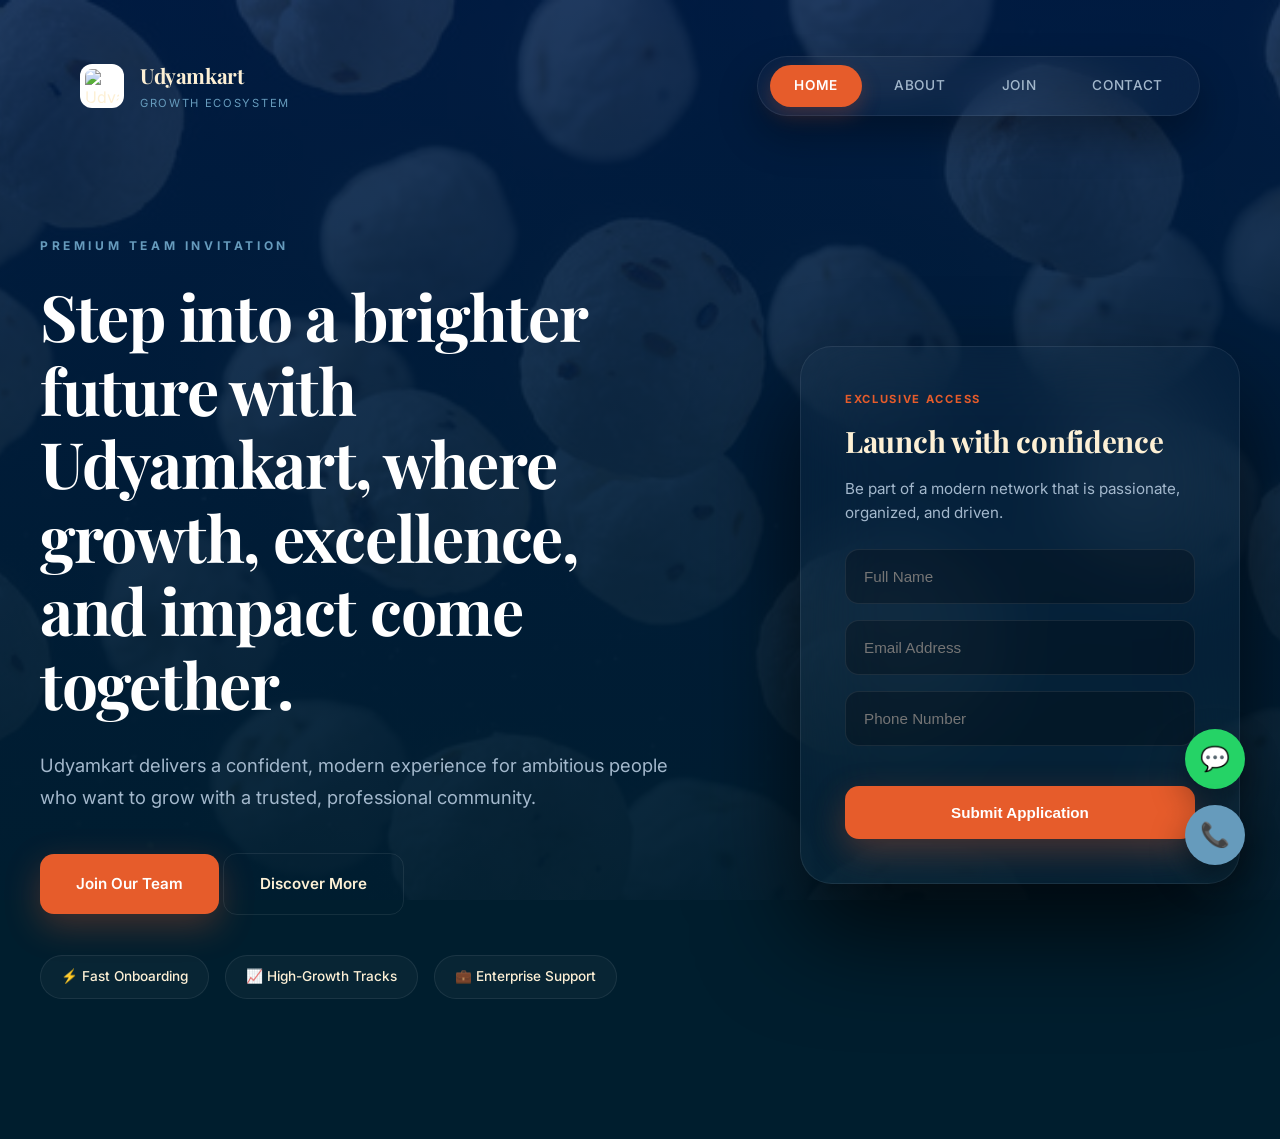
==== commit a66d458b: "updated" ====
--- a/index.html
+++ b/index.html
@@ -3,34 +3,24 @@
   <head>
     <meta charset="UTF-8" />
     <meta name="viewport" content="width=device-width, initial-scale=1.0" />
-    <meta name="description" content="Join Udyamkart's premium makhana business network built for growth, trust, and commercial opportunity." />
+    <meta name="description" content="Join Udyamkart's premium business network built for growth, trust, and commercial opportunity." />
     <title>Udyamkart | Join Our Elite Team</title>
-    
-    <!-- Fonts & Styles -->
-    <link rel="preconnect" href="https://fonts.googleapis.com" />
-    <link rel="preconnect" href="https://fonts.gstatic.com" crossorigin />
-    <link href="https://fonts.googleapis.com/css2?family=Inter:wght@400;500;600;700;800&display=swap" rel="stylesheet" />
     <link rel="stylesheet" href="css/style.css" />
-    <link rel="stylesheet" href="css/responsive.css" />
   </head>
-  <body style="background-image: linear-gradient(to bottom, rgba(9, 13, 22, 0.88), rgba(9, 13, 22, 0.96)), url('images/makhana_bg.jpg'); background-attachment: fixed; background-position: center; background-size: cover; background-repeat: no-repeat;">
-    <canvas id="particles" aria-hidden="true"></canvas>
-    
-    <!-- Theme Toggle -->
-    <button class="theme-toggle" id="themeToggle" type="button" aria-label="Toggle color theme">
-      <span class="theme-icon">☀︎</span>
-    </button>
+  <body>
 
     <div class="page-shell">
-      <!-- Header -->
+      <!-- Premium Spatial Top Bar -->
       <header class="topbar">
         <a href="index.html" class="brand">
           <img class="brand-logo" src="https://udyamkart.com/wp-content/uploads/2024/03/IMG_20240217_184612-removebg.png" alt="Udyamkart logo" />
           <span>
             <strong>Udyamkart</strong>
-            <small>Growth & Opportunity</small>
+            <small>Growth Ecosystem</small>
           </span>
         </a>
+        
+        <!-- FIX: Architectural Capsule Dock Menu -->
         <nav class="nav-links">
           <a href="index.html" class="active">Home</a>
           <a href="about.html">About</a>
@@ -40,191 +30,57 @@
       </header>
 
       <main>
-        <!-- Hero Section with Integrated Registration Form -->
+        <!-- Hero Section -->
         <section class="hero">
-          <div class="hero-copy reveal">
+          <div class="hero-copy">
             <p class="eyebrow">Premium Team Invitation</p>
-            <h1>Scale Your Business With Udyamkart</h1>
+            <h1>Step into a brighter future with Udyamkart, where growth, excellence, and impact come together.</h1>
             <p class="hero-text">
-              Join a trusted, premium makhana network built for ambitious professionals looking for sustainable commercial growth.
+              Udyamkart delivers a confident, modern experience for ambitious people who want to grow with a trusted, professional community.
             </p>
             
+            <div class="hero-actions">
+              <a href="join.html" class="btn btn-primary">Join Our Team</a>
+              <a href="#benefits" class="btn btn-secondary">Discover More</a>
+            </div>
+
             <ul class="hero-highlights">
-              <li>✅ Fast Onboarding</li>
-              <li>✅ High-Growth Model</li>
-              <li>✅ 24/7 Professional Support</li>
+              <li>⚡ Fast Onboarding</li>
+              <li>📈 High-Growth Tracks</li>
+              <li>💼 Enterprise Support</li>
             </ul>
-
-            <div class="premium-strip reveal">
-              <span class="strip-pill">Official Network</span>
-              <p>Curated opportunities with verified quality control and refined operations.</p>
-            </div>
           </div>
 
-          <!-- FIXED: Added 'registration-box' class to match CSS exactly -->
-          <div class="hero-visual reveal">
+          <!-- Application Box -->
+          <div class="hero-visual">
             <div class="hero-card registration-box">
-              <div class="card-glow"></div>
-              <div class="card-content">
-                <p class="mini-label">Secure Application</p>
-                <h2>Apply For Access</h2>
-                <p>Fill out the form below to secure your exclusive invitation.</p>
-                
-                <form action="#" method="POST" class="hero-form">
-                  <div class="form-group">
-                    <label for="fullName">Full Name</label>
-                    <input type="text" id="fullName" name="fullName" placeholder="John Doe" required />
-                  </div>
-                  <div class="form-group">
-                    <label for="emailAddress">Email Address</label>
-                    <input type="email" id="emailAddress" name="emailAddress" placeholder="john@example.com" required />
-                  </div>
-                  <div class="form-group">
-                    <label for="phoneNumber">Phone Number</label>
-                    <input type="tel" id="phoneNumber" name="phoneNumber" placeholder="+91 XXXXX XXXXX" required />
-                  </div>
-                  <button type="submit" class="btn btn-primary form-submit-btn">Submit Application</button>
-                </form>
-
-                <div class="metric-row">
-                  <div>
-                    <strong>500+</strong>
-                    <span>Active Members</span>
-                  </div>
-                  <div>
-                    <strong>100%</strong>
-                    <span>Verified Partners</span>
-                  </div>
+              <p class="mini-label">Exclusive Access</p>
+              <h2>Launch with confidence</h2>
+              <p style="color: var(--muted); font-size: 0.95rem; margin-bottom: 24px;">Be part of a modern network that is passionate, organized, and driven.</p>
+              
+              <form action="#" method="POST" class="hero-form">
+                <div class="form-group" style="margin-bottom: 16px;">
+                  <input type="text" id="fullName" name="fullName" placeholder="Full Name" required />
                 </div>
-              </div>
+                <div class="form-group" style="margin-bottom: 16px;">
+                  <input type="email" id="emailAddress" name="emailAddress" placeholder="Email Address" required />
+                </div>
+                <div class="form-group" style="margin-bottom: 24px;">
+                  <input type="tel" id="phoneNumber" name="phoneNumber" placeholder="Phone Number" required />
+                </div>
+                <button type="submit" class="btn btn-primary form-submit-btn">Submit Application</button>
+              </form>
             </div>
           </div>
         </section>
-
-        <!-- Benefits Section -->
-        <section class="invite-benefits reveal">
-          <div class="section-heading">
-            <p class="eyebrow">Key Benefits</p>
-            <h2>Built For Professional Impact</h2>
-          </div>
-          <div class="benefit-cards">
-            <article class="benefit-card">
-              <h3>Premium Access</h3>
-              <p>Direct entry into our premium ecosystem with dedicated onboarding priority.</p>
-            </article>
-            <article class="benefit-card">
-              <h3>Trusted Partnership</h3>
-              <p>Collaborate with global standards of quality control and business management.</p>
-            </article>
-            <article class="benefit-card">
-              <h3>Verified Scale</h3>
-              <p>Unlock optimized sourcing pipelines designed for rapid commercial growth.</p>
-            </article>
-          </div>
-        </section>
-
-        <!-- Countdown Section -->
-        <section class="countdown reveal">
-          <div>
-            <p class="eyebrow">Upcoming Milestone</p>
-            <h2>Next Commercial Batch Launching Soon</h2>
-            <p>Secure your partnership slot before registrations close.</p>
-          </div>
-          <div class="countdown-grid">
-            <div><strong id="days">00</strong><span>Days</span></div>
-            <div><strong id="hours">00</strong><span>Hours</span></div>
-            <div><strong id="minutes">00</strong><span>Minutes</span></div>
-            <div><strong id="seconds">00</strong><span>Seconds</span></div>
-          </div>
-        </section>
-
-        <!-- Video Showcase Section -->
-        <section class="showcase reveal">
-          <div class="showcase-media">
-            <div class="media-frame">
-              <iframe
-                class="video-embed"
-                src="https://www.youtube.com/embed/2Z4m4lnjxkY?rel=0"
-                title="Makhana processing video"
-                loading="lazy"
-                allow="accelerometer; autoplay; clipboard-write; encrypted-media; gyroscope; picture-in-picture"
-                allowfullscreen
-              ></iframe>
-            </div>
-          </div>
-          <div class="showcase-copy">
-            <p class="eyebrow">Operations Video</p>
-            <h2>Transparent Processing Standards</h2>
-            <p>See how our premium quality control and operations run at the ground level.</p>
-            <a class="btn btn-secondary" href="contact.html">Book a Consultation</a>
-          </div>
-        </section>
-
-        <!-- Testimonial Section -->
-        <section class="testimonial-section reveal">
-          <div class="testimonial-head">
-            <p class="eyebrow">Partner Feedback</p>
-            <h2>Trusted By Top Industry Leaders</h2>
-          </div>
-          <div class="testimonial-slider" id="testimonialSlider">
-            <article class="testimonial active">
-              <span class="testimonial-badge">Verified Partner</span>
-              <p>“The experience feels highly professional and optimized right from day one.”</p>
-              <strong>— Olivia Carter</strong>
-            </article>
-            <article class="testimonial">
-              <span class="testimonial-badge">Verified Partner</span>
-              <p>“Transparent supply chain and exceptional team support throughout.”</p>
-              <strong>— Daniel Ross</strong>
-            </article>
-          </div>
-        </section>
-
-        <!-- FAQ Section -->
-        <section class="faq-section reveal">
-          <div class="section-heading">
-            <p class="eyebrow">FAQ</p>
-            <h2>Frequently Asked Questions</h2>
-          </div>
-          <div class="accordion-grid">
-            <article class="accordion-card">
-              <button class="accordion-toggle" type="button" aria-expanded="false">Who is this program for?</button>
-              <div class="accordion-content">
-                <p>Professionals and business owners seeking premium makhana network access and scalable growth channels.</p>
-              </div>
-            </article>
-            <article class="accordion-card">
-              <button class="accordion-toggle" type="button" aria-expanded="false">What support do you provide?</button>
-              <div class="accordion-content">
-                <p>Full logistics guidance, end-to-end quality control resources, and operational assistance.</p>
-              </div>
-            </article>
-          </div>
-        </section>
-
-        <!-- Call to Action Section -->
-        <section class="cta reveal">
-          <h2>Ready To Accelerate Your Business Growth?</h2>
-          <p>Apply today and access the next commercial batch.</p>
-          <div class="hero-actions cta-actions">
-            <a class="btn btn-primary" href="join.html">Apply Now</a>
-            <a class="btn btn-secondary" href="contact.html">Contact Us</a>
-          </div>
-        </section>
       </main>
-
-      <!-- Footer -->
-      <footer class="footer">
-        <p>© <span class="year">2026</span> Udyamkart. Crafted for thoughtful growth.</p>
-      </footer>
     </div>
 
-    <!-- Floating Actions Container -->
+    <!-- Floating UI Actions -->
     <div class="floating-actions">
-      <a class="fab fab-whatsapp-large" href="https://wa.me/919205520952" target="_blank" rel="noopener noreferrer" aria-label="Chat on WhatsApp">💬</a>
-      <a class="fab fab-call-large" href="tel:+919205520952" aria-label="Call us">📞</a>
+      <a class="fab fab-whatsapp-large" href="https://wa.me/919205520952" target="_blank" rel="noopener noreferrer">💬</a>
+      <a class="fab fab-call-large" href="tel:+919205520952">📞</a>
     </div>
 
-    <script src="js/script.js"></script>
   </body>
 </html>
--- a/css/style.css
+++ b/css/style.css
@@ -1,13 +1,15 @@
+@import url('https://fonts.googleapis.com/css2?family=Inter:wght@400;500;600;700&family=Playfair+Display:ital,wght@0,600;0,700;1,400&display=swap');
+
 :root {
-  --bg: #090d16; /* Ultra Deep Premium Blackish Blue */
+  --bg: #001e2e; /* Cosmos Deep Navy */
   --panel: rgba(255, 255, 255, 0.03);
   --panel-strong: rgba(255, 255, 255, 0.07);
-  --text: #f3f4f6;
-  --muted: #9ca3af;
-  --accent: #ffb347; /* Elite Gold */
-  --accent-2: #818cf8; /* Indigo Glow */
+  --text: #fdf0d5; /* Varden Warm Cream */
+  --muted: #a3b8cc;
+  --accent: #e65c2b; /* Premium Orangeade */
+  --accent-blue: #669bbc; /* Blue Marble */
   --border: rgba(255, 255, 255, 0.08);
-  --shadow: 0 30px 70px rgba(0, 0, 0, 0.5);
+  --shadow: 0 50px 100px rgba(0, 0, 0, 0.7);
 }
 
 * {
@@ -23,358 +25,210 @@
 body {
   font-family: 'Inter', sans-serif;
   color: var(--text);
-  
-  /* ==========================================================================
-     🌊 FIXED BACKGROUND: Sahi path images folder ke liye
-     ========================================================================== */
   background-color: var(--bg);
   background-image: 
-    linear-gradient(to bottom, rgba(9, 13, 22, 0.85), rgba(9, 13, 22, 0.95)),
-    url('../images/makhana_bg.jpg'); /* CSS folder se bahar nikal kar images/makhana_bg.jpg tak pahonchne ke liye */
+    linear-gradient(to bottom, rgba(0, 30, 73, 0.88), rgba(0, 30, 49, 0.97)),
+    url('../images/makhana_bg.jpg');
   background-attachment: fixed;
   background-position: center;
   background-size: cover;
   background-repeat: no-repeat;
-  
   min-height: 100vh;
   overflow-x: hidden;
   position: relative;
-  line-height: 1.5;
-}
-
-/* 🪐 Atmospheric Soft Radial Glow */
-body::before,
-body::after {
-  content: '';
-  position: fixed;
-  border-radius: 50%;
-  filter: blur(130px);
-  opacity: 0.35;
-  z-index: -1;
-  pointer-events: none;
-  animation: floatAuraSoft 18s ease-in-out infinite alternate;
-}
-
-body::before {
-  width: 550px;
-  height: 550px;
-  top: -15%;
-  left: -10%;
-  background: radial-gradient(circle, rgba(255, 179, 71, 0.2), transparent 70%);
-}
-
-body::after {
-  width: 500px;
-  height: 500px;
-  bottom: -10%;
-  right: -10%;
-  background: radial-gradient(circle, rgba(129, 140, 248, 0.15), transparent 70%);
-  animation-duration: 22s;
-}
-
-#particles {
-  display: none; 
-}
-
-/* Light Theme Adjustments */
-body[data-theme="light"] {
-  --bg: #f5f7fb;
-  --panel: rgba(255, 255, 255, 0.8);
-  --panel-strong: rgba(255, 255, 255, 0.95);
-  --text: #0f172a;
-  --muted: #64748b;
-  --accent: #d97706;
-  --accent-2: #4f46e5;
-  --border: rgba(15, 23, 42, 0.08);
-  --shadow: 0 20px 50px rgba(15, 23, 42, 0.06);
-}
-
-body[data-theme="light"] {
-  background-image: 
-    linear-gradient(to bottom, rgba(245, 247, 251, 0.9), rgba(245, 247, 251, 0.96)),
-    url('../images/makhana_bg.jpg'); /* Light theme ke liye bhi sahi path set kar diya */
-}
-
-.theme-toggle {
-  position: fixed;
-  top: 20px;
-  right: 20px;
-  z-index: 100;
-  border: 1px solid var(--border);
-  background: var(--panel-strong);
+  line-height: 1.6;
+}
+
+.page-shell {
+  width: min(1200px, calc(100% - 40px));
+  margin: 0 auto;
+  padding: 40px 0 60px;
+}
+
+/* ==========================================================================
+   FIX: UNIQUE ARCHITECTURAL NAVIGATION DOCK (No Notification Style Vibe)
+   ========================================================================== */
+.topbar {
+  display: flex;
+  justify-content: space-between;
+  align-items: center;
+  padding: 16px 40px;
+  background: transparent; /* Notification layout structure removed */
+  border: none;
+  margin-bottom: 60px;
+  position: relative;
+}
+
+.brand {
+  display: flex;
+  align-items: center;
+  gap: 16px;
+  text-decoration: none;
   color: var(--text);
-  border-radius: 50%;
+}
+
+.brand-logo {
   width: 44px;
   height: 44px;
-  cursor: pointer;
-  backdrop-filter: blur(12px);
-  transition: all 0.25s ease;
-  display: flex;
-  align-items: center;
-  justify-content: center;
-}
-
-.theme-toggle:hover {
-  transform: translateY(-2px);
-  box-shadow: 0 5px 15px rgba(0,0,0,0.15);
-}
-
-.page-shell {
-  width: min(1200px, calc(100% - 32px));
-  margin: 0 auto;
-  padding: 20px 0 40px;
-  position: relative;
-}
-
-/* Header / Navigation */
-.topbar {
-  display: flex;
-  justify-content: space-between;
-  align-items: center;
-  padding: 14px 32px;
-  background: rgba(9, 13, 22, 0.75);
-  border: 1px solid var(--border);
-  border-radius: 999px;
-  backdrop-filter: blur(20px);
-  box-shadow: var(--shadow);
-  position: sticky;
-  top: 16px;
-  z-index: 50;
-}
-
-body[data-theme="light"] .topbar {
-  background: rgba(245, 247, 251, 0.75);
-}
-
-.brand {
-  display: flex;
-  align-items: center;
-  gap: 12px;
-  text-decoration: none;
-  color: var(--text);
-}
-
-.brand-logo {
-  width: 40px;
-  height: 40px;
   object-fit: contain;
-  border-radius: 10px;
-  background: #fff;
+  border-radius: 12px;
+  background: #ffffff;
   padding: 4px;
+  border: 1px solid var(--border);
 }
 
 .brand strong {
-  display: block;
-  font-size: 0.95rem;
+  font-family: 'Playfair Display', serif;
+  font-size: 1.3rem;
   font-weight: 700;
-  letter-spacing: -0.01em;
+  letter-spacing: -0.02em;
 }
 
 .brand small {
   display: block;
-  color: var(--muted);
-  font-size: 0.72rem;
-}
-
+  color: var(--accent-blue);
+  font-size: 0.7rem;
+  text-transform: uppercase;
+  letter-spacing: 0.15em;
+  margin-top: 2px;
+}
+
+/* Luxury Editorial Navigation Frame */
 .nav-links {
   display: flex;
-  gap: 28px;
+  align-items: center;
+  background: rgba(255, 255, 255, 0.03);
+  border: 1px solid var(--border);
+  padding: 8px 12px;
+  border-radius: 100px;
+  gap: 8px;
+  backdrop-filter: blur(20px);
+  box-shadow: 0 20px 40px rgba(0, 0, 0, 0.3);
 }
 
 .nav-links a {
   color: var(--muted);
   text-decoration: none;
   font-weight: 500;
-  font-size: 0.9rem;
-  transition: color 0.24s ease;
-}
-
-.nav-links a:hover,
+  font-size: 0.85rem;
+  letter-spacing: 0.05em;
+  text-transform: uppercase;
+  padding: 10px 24px;
+  border-radius: 100px;
+  transition: all 0.3s cubic-bezier(0.25, 1, 0.5, 1);
+}
+
+/* Active State behaves like an elegant isolated token capsule */
+.nav-links a:hover {
+  color: #ffffff;
+  background: var(--panel-strong);
+}
+
 .nav-links a.active {
-  color: var(--text);
-}
-
-/* Hero Grid Layout */
+  color: #ffffff;
+  background: var(--accent);
+  font-weight: 600;
+  box-shadow: 0 8px 20px rgba(230, 92, 43, 0.25);
+}
+
+/* ==========================================================================
+   HERO & CORE CONTENT LAYOUT
+   ========================================================================== */
 .hero {
   display: grid;
-  grid-template-columns: 1.1fr 0.9fr;
-  align-items: center;
-  gap: 60px;
-  padding: 60px 0;
-  min-height: 80vh;
+  grid-template-columns: 1.15fr 0.85fr;
+  align-items: center;
+  gap: 80px;
+  padding: 40px 0 80px;
 }
 
 .eyebrow {
   display: inline-block;
-  letter-spacing: 0.2em;
+  letter-spacing: 0.3em;
   text-transform: uppercase;
   font-size: 0.75rem;
   font-weight: 700;
-  color: var(--accent);
-  margin-bottom: 16px;
+  color: var(--accent-blue);
+  margin-bottom: 24px;
 }
 
 .hero h1 {
-  font-size: clamp(2.2rem, 4.5vw, 3.5rem);
-  font-weight: 800;
+  font-family: 'Playfair Display', serif;
+  font-size: clamp(2.6rem, 5vw, 4.2rem);
+  font-weight: 700;
   line-height: 1.15;
   letter-spacing: -0.02em;
-  margin-bottom: 20px;
-  background: linear-gradient(135deg, #ffffff 50%, #ffe3bc 100%);
-  -webkit-background-clip: text;
-  -webkit-text-fill-color: transparent;
-}
-
-body[data-theme="light"] .hero h1 {
-  background: linear-gradient(135deg, #0f172a 40%, #b45309 100%);
-  -webkit-background-clip: text;
-  -webkit-text-fill-color: transparent;
+  color: #ffffff;
+  margin-bottom: 28px;
 }
 
 .hero-text {
   color: var(--muted);
-  line-height: 1.65;
-  font-size: 1.05rem;
-  margin-bottom: 24px;
-}
-
-.hero-highlights {
-  list-style: none;
-  display: flex;
-  flex-direction: column;
-  gap: 10px;
-  margin-bottom: 30px;
-}
-
-.hero-highlights li {
-  font-size: 0.95rem;
-  font-weight: 500;
-  color: var(--text);
-}
-
-.premium-strip {
-  padding: 20px;
-  border-radius: 16px;
-  background: var(--panel);
-  border-left: 4px solid var(--accent);
-  margin-top: 30px;
-}
-
-.strip-pill {
-  display: inline-block;
-  padding: 4px 10px;
-  background: rgba(255, 179, 71, 0.1);
-  color: var(--accent);
-  border-radius: 20px;
-  font-size: 0.7rem;
-  font-weight: 700;
-  text-transform: uppercase;
-  margin-bottom: 8px;
-}
-
-.premium-strip p {
-  font-size: 0.9rem;
-  color: var(--muted);
-}
-
-/* 💎 Corporate Elite Glassmorphic Form Card */
+  font-size: 1.15rem;
+  line-height: 1.75;
+  margin-bottom: 40px;
+}
+
+/* Form Container */
 .hero-card.registration-box {
-  position: relative;
   width: 100%;
-  max-width: 420px;
-  padding: 40px;
-  border-radius: 24px;
+  max-width: 440px;
+  padding: 44px;
+  border-radius: 32px;
   background: rgba(255, 255, 255, 0.02);
-  border: 1px solid rgba(255, 255, 255, 0.07);
-  backdrop-filter: blur(24px);
+  border: 1px solid var(--border);
+  backdrop-filter: blur(40px);
   box-shadow: var(--shadow);
   margin-left: auto;
 }
 
-.hero-card .mini-label {
-  font-size: 0.75rem;
+.hero-card h2 {
+  font-family: 'Playfair Display', serif;
+  font-size: 1.85rem;
+  margin-bottom: 12px;
+  letter-spacing: -0.01em;
+}
+
+.mini-label {
+  font-size: 0.7rem;
   text-transform: uppercase;
-  letter-spacing: 0.1em;
-  color: var(--accent-2);
-  font-weight: 600;
-  margin-bottom: 6px;
-}
-
-.hero-card h2 {
-  font-size: 1.6rem;
+  letter-spacing: 0.15em;
+  color: var(--accent);
+  margin-bottom: 8px;
   font-weight: 700;
-  margin-bottom: 8px;
-  letter-spacing: -0.01em;
-}
-
-.hero-card p {
-  font-size: 0.9rem;
-  color: var(--muted);
-  margin-bottom: 24px;
-}
-
-/* 📥 Clean Premium Input Forms */
-.hero-form {
-  display: flex;
-  flex-direction: column;
-  gap: 18px;
-}
-
-.form-group {
-  display: flex;
-  flex-direction: column;
-  gap: 6px;
-}
-
-.form-group label {
-  font-size: 0.8rem;
-  font-weight: 600;
-  text-transform: uppercase;
-  letter-spacing: 0.05em;
-  color: var(--muted);
 }
 
 .hero-form input {
   width: 100%;
-  padding: 14px 16px;
-  border-radius: 10px;
-  border: 1px solid var(--border);
-  background: rgba(255, 255, 255, 0.03);
+  padding: 18px;
+  border-radius: 14px;
+  border: 1px solid var(--border);
+  background: rgba(0, 0, 0, 0.25);
   color: var(--text);
   font-size: 0.95rem;
-  font-family: inherit;
-  transition: all 0.25s ease;
-}
-
-.hero-form input::placeholder {
-  color: rgba(255, 255, 255, 0.25);
-}
-
-body[data-theme="light"] .hero-form input::placeholder {
-  color: rgba(0, 0, 0, 0.3);
+  transition: all 0.3s ease;
 }
 
 .hero-form input:focus {
-  border-color: var(--accent-2);
-  background: rgba(255, 255, 255, 0.06);
+  border-color: var(--accent-blue);
   outline: none;
-  box-shadow: 0 0 0 4px rgba(129, 140, 248, 0.15);
-}
-
-/* Buttons */
+  background: rgba(0, 0, 0, 0.35);
+  box-shadow: 0 0 0 4px rgba(102, 155, 188, 0.15);
+}
+
+/* Premium Solid Actions */
 .btn {
   display: inline-flex;
   align-items: center;
   justify-content: center;
   text-decoration: none;
-  border-radius: 12px;
-  padding: 14px 28px;
+  border-radius: 14px;
+  padding: 18px 36px;
   font-weight: 600;
   font-size: 0.95rem;
   border: none;
-  font-family: inherit;
   cursor: pointer;
-  transition: all 0.25s cubic-bezier(0.4, 0, 0.2, 1);
+  transition: all 0.25s cubic-bezier(0.16, 1, 0.3, 1);
 }
 
 .btn:hover {
@@ -382,446 +236,88 @@
 }
 
 .btn-primary {
-  background: linear-gradient(135deg, var(--accent), #f59e0b);
-  color: #0b0f19;
-  box-shadow: 0 10px 25px rgba(255, 179, 71, 0.25);
-}
-
-body[data-theme="light"] .btn-primary {
-  color: #fff;
+  background: var(--accent);
+  color: #ffffff;
+  box-shadow: 0 12px 35px rgba(230, 92, 43, 0.3);
 }
 
 .btn-secondary {
-  background: var(--panel);
+  background: transparent;
   color: var(--text);
   border: 1px solid var(--border);
-  backdrop-filter: blur(8px);
 }
 
 .btn-secondary:hover {
   background: var(--panel-strong);
-  border-color: rgba(255,255,255,0.2);
 }
 
 .form-submit-btn {
   width: 100%;
-  margin-top: 10px;
-}
-
-/* Sections Global Structure */
-.invite-benefits, .countdown, .section-grid, .showcase, .testimonial-section, .faq-section, .cta {
-  padding: 80px 0;
-}
-
-.section-heading {
-  margin-bottom: 40px;
-}
-
-.section-heading h2 {
-  font-size: clamp(1.8rem, 3.5vw, 2.5rem);
-  font-weight: 700;
-  letter-spacing: -0.02em;
-}
-
-/* Benefit/Feature Grid Layouts */
-.benefit-cards, .cards, .steps {
-  display: grid;
-  grid-template-columns: repeat(3, 1fr);
-  gap: 24px;
-}
-
-.benefit-card, .feature-card, .step-card {
-  padding: 36px;
-  border-radius: 20px;
+  margin-top: 16px;
+}
+
+.hero-highlights {
+  list-style: none;
+  display: flex;
+  gap: 16px;
+  margin-top: 40px;
+  flex-wrap: wrap;
+}
+
+.hero-highlights li {
+  font-size: 0.85rem;
+  font-weight: 500;
   background: var(--panel);
-  border: 1px solid var(--border);
-  backdrop-filter: blur(12px);
-  transition: all 0.3s cubic-bezier(0.4, 0, 0.2, 1);
-}
-
-.benefit-card:hover, .feature-card:hover, .step-card:hover {
-  transform: translateY(-5px);
-  border-color: rgba(255, 179, 71, 0.3);
-  background: var(--panel-strong);
-  box-shadow: var(--shadow);
-}
-
-.benefit-card h3, .feature-card h3, .step-card h3 {
-  font-size: 1.25rem;
-  font-weight: 600;
-  margin-bottom: 12px;
-}
-
-.benefit-card p, .feature-card p, .step-card p {
-  color: var(--muted);
-  font-size: 0.95rem;
-  line-height: 1.6;
-}
-
-/* Metrics / Data row inside cards */
-.metric-row {
-  display: flex;
-  gap: 16px;
-  margin-top: 28px;
-}
-
-.metric-row div {
-  flex: 1;
-  padding: 14px;
-  border-radius: 12px;
-  background: rgba(255, 255, 255, 0.01);
-  border: 1px solid var(--border);
-  text-align: center;
-}
-
-.metric-row strong {
-  display: block;
-  font-size: 1.35rem;
-  font-weight: 700;
-  color: #fff;
-}
-
-body[data-theme="light"] .metric-row strong {
-  color: #0f172a;
-}
-
-.metric-row span {
-  display: block;
-  font-size: 0.75rem;
-  color: var(--muted);
-  margin-top: 2px;
-}
-
-/* Countdown Structure */
-.countdown {
-  display: grid;
-  grid-template-columns: 1fr 1fr;
-  align-items: center;
-  gap: 50px;
-  padding: 50px;
-  border-radius: 24px;
-  background: linear-gradient(135deg, rgba(255,255,255,0.015), rgba(255,255,255,0.002));
-  border: 1px solid var(--border);
-  backdrop-filter: blur(15px);
-}
-
-.countdown h2 {
-  font-size: 2rem;
-  margin-bottom: 10px;
-}
-
-.countdown p {
-  color: var(--muted);
-}
-
-.countdown-grid {
-  display: grid;
-  grid-template-columns: repeat(4, 1fr);
-  gap: 16px;
-}
-
-.countdown-grid div {
-  padding: 20px 10px;
-  border-radius: 14px;
-  background: var(--panel-strong);
-  border: 1px solid var(--border);
-  text-align: center;
-}
-
-.countdown-grid strong {
-  display: block;
-  font-size: 1.8rem;
-  font-weight: 700;
-  color: var(--accent);
-}
-
-.countdown-grid span {
-  font-size: 0.75rem;
-  color: var(--muted);
-  text-transform: uppercase;
-  letter-spacing: 0.05em;
-}
-
-/* Video Showcase Layout */
-.showcase {
-  display: grid;
-  grid-template-columns: 1fr 1fr;
-  align-items: center;
-  gap: 60px;
-}
-
-.showcase-media {
-  width: 100%;
-}
-
-.media-frame {
-  position: relative;
-  width: 100%;
-  padding-top: 56.25%; /* 16:9 Aspect Ratio */
-  border-radius: 20px;
-  overflow: hidden;
-  border: 1px solid var(--border);
-  box-shadow: var(--shadow);
-}
-
-.video-embed {
-  position: absolute;
-  top: 0;
-  left: 0;
-  width: 100%;
-  height: 100%;
-  border: 0;
-}
-
-.showcase-copy h2 {
-  font-size: 2rem;
-  margin-bottom: 16px;
-}
-
-.showcase-copy p {
-  color: var(--muted);
-  margin-bottom: 24px;
-}
-
-/* Testimonial Structure */
-.testimonial-section {
-  text-align: center;
-}
-
-.testimonial-head {
-  margin-bottom: 40px;
-}
-
-.testimonial-slider {
-  max-width: 700px;
-  margin: 0 auto;
-}
-
-.testimonial {
-  display: none;
-  padding: 20px;
-}
-
-.testimonial.active {
-  display: block;
-}
-
-.testimonial-badge {
-  display: inline-block;
-  padding: 4px 12px;
-  background: rgba(129, 140, 248, 0.1);
-  color: var(--accent-2);
-  border-radius: 20px;
-  font-size: 0.75rem;
-  font-weight: 600;
-  margin-bottom: 16px;
-}
-
-.testimonial p {
-  font-size: 1.35rem;
-  font-style: italic;
-  line-height: 1.5;
-  margin-bottom: 16px;
-}
-
-.testimonial strong {
-  display: block;
-  font-size: 0.95rem;
-  color: var(--text);
-}
-
-/* FAQ Layout */
-.faq-section {
-  max-width: 800px;
-  margin: 0 auto;
-}
-
-.accordion-grid {
+  padding: 10px 20px;
+  border-radius: 100px;
+  border: 1px solid var(--border);
+}
+
+/* Floating Actions */
+.floating-actions {
+  position: fixed;
+  bottom: 35px;
+  right: 35px;
   display: flex;
   flex-direction: column;
   gap: 16px;
-  margin-top: 30px;
-}
-
-.accordion-card {
-  border-radius: 12px;
-  background: var(--panel);
-  border: 1px solid var(--border);
-  overflow: hidden;
-}
-
-.accordion-toggle {
-  width: 100%;
-  padding: 20px 24px;
-  background: transparent;
-  border: none;
-  color: var(--text);
-  font-size: 1.05rem;
-  font-weight: 600;
-  text-align: left;
-  cursor: pointer;
-  display: flex;
-  justify-content: space-between;
-  align-items: center;
-}
-
-.accordion-content {
-  padding: 0 24px 20px;
-}
-
-.accordion-content p {
-  color: var(--muted);
-  font-size: 0.95rem;
-  line-height: 1.6;
-}
-
-/* Call to Action (CTA) Box */
-.cta {
-  text-align: center;
-  background: linear-gradient(135deg, rgba(255,255,255,0.02), rgba(255,255,255,0.002));
-  border: 1px solid var(--border);
-  border-radius: 24px;
-  padding: 60px;
-}
-
-.cta h2 {
-  font-size: 2.2rem;
-  margin-bottom: 12px;
-  letter-spacing: -0.01em;
-}
-
-.cta p {
-  color: var(--muted);
-  margin-bottom: 30px;
-}
-
-.cta-actions {
+  z-index: 9999;
+}
+
+.fab-whatsapp-large, .fab-call-large {
+  width: 60px;
+  height: 60px;
+  border-radius: 50%;
+  display: flex;
+  align-items: center;
   justify-content: center;
-  margin: 0;
-}
-
-/* Global Footer */
-.footer {
-  padding: 40px 0 20px;
-  text-align: center;
-  color: var(--muted);
-  font-size: 0.88rem;
-  border-top: 1px solid var(--border);
-  margin-top: 40px;
-}
-
-/* 📲 Scroll Reveal Architecture */
-.reveal {
-  opacity: 0;
-  transform: translateY(20px);
-  transition: opacity 0.8s cubic-bezier(0.16, 1, 0.3, 1), transform 0.8s cubic-bezier(0.16, 1, 0.3, 1);
-}
-
-.reveal.is-visible {
-  opacity: 1;
-  transform: translateY(0);
-}
-
-/* ⚡ Smooth Animation Definitions */
-@keyframes floatAuraSoft {
-  0% { transform: translate(0, 0) scale(1); }
-  100% { transform: translate(5%, 3%) scale(1.08); }
-}
-
-/* Responsive Handling */
+  font-size: 24px;
+  box-shadow: 0 15px 35px rgba(0,0,0,0.4);
+  text-decoration: none;
+  transition: transform 0.25s ease;
+}
+
+.fab-whatsapp-large { background-color: #25D366; }
+.fab-call-large { background-color: var(--accent-blue); }
+
+.fab:hover { transform: scale(1.08); }
+
 @media (max-width: 992px) {
+  .topbar {
+    flex-direction: column;
+    gap: 24px;
+    padding: 10px;
+    text-align: center;
+  }
   .hero {
     grid-template-columns: 1fr;
-    gap: 40px;
     text-align: center;
+    gap: 60px;
   }
   .hero-card.registration-box {
     margin: 0 auto;
   }
   .hero-highlights {
-    align-items: center;
-  }
-  .countdown, .showcase {
-    grid-template-columns: 1fr;
-    gap: 30px;
-  }
-  .benefit-cards, .cards, .steps {
-    grid-template-columns: repeat(2, 1fr);
-  }
-}
-
-@media (max-width: 576px) {
-  .benefit-cards, .cards, .steps, .countdown-grid {
-    grid-template-columns: 1fr;
-  }
-  .topbar {
-    padding: 12px 20px;
-  }
-  .nav-links {
-    display: none; 
-  }
-  .hero-card.registration-box {
-    padding: 24px;
-  }
-}
-
-/* ==========================================================================
-   ✨ FLOATING ACTIONS SIZE & POSITIONING CONTROL (Client view optimization)
-   ========================================================================== */
-.floating-actions {
-  position: fixed !important;
-  bottom: 35px !important;
-  right: 35px !important;
-  display: flex !important;
-  flex-direction: column !important;
-  gap: 16px !important;
-  z-index: 99999 !important;
-}
-
-/* WhatsApp Icon Large */
-.fab-whatsapp-large {
-  font-size: 30px !important;
-  width: 62px !important;
-  height: 62px !important;
-  background-color: #25D366 !important;
-  border-radius: 50% !important;
-  display: flex !important;
-  align-items: center !important;
-  justify-content: center !important;
-  box-shadow: 0 4px 18px rgba(0, 0, 0, 0.35) !important;
-  transition: transform 0.2s ease !important;
-  text-decoration: none !important;
-}
-
-/* Call Icon Large */
-.fab-call-large {
-  font-size: 26px !important;
-  width: 62px !important;
-  height: 62px !important;
-  background-color: #3b82f6 !important;
-  border-radius: 50% !important;
-  display: flex !important;
-  align-items: center !important;
-  justify-content: center !important;
-  box-shadow: 0 4px 18px rgba(0, 0, 0, 0.35) !important;
-  transition: transform 0.2s ease !important;
-  text-decoration: none !important;
-}
-
-.fab-whatsapp-large:hover, 
-.fab-call-large:hover {
-  transform: scale(1.12) !important;
-}
-
-@media (max-width: 576px) {
-  .floating-actions {
-    bottom: 25px !important;
-    right: 25px !important;
-  }
-  .fab-whatsapp-large, 
-  .fab-call-large {
-    width: 56px !important;
-    height: 56px !important;
-    font-size: 26px !important;
+    justify-content: center;
   }
 }
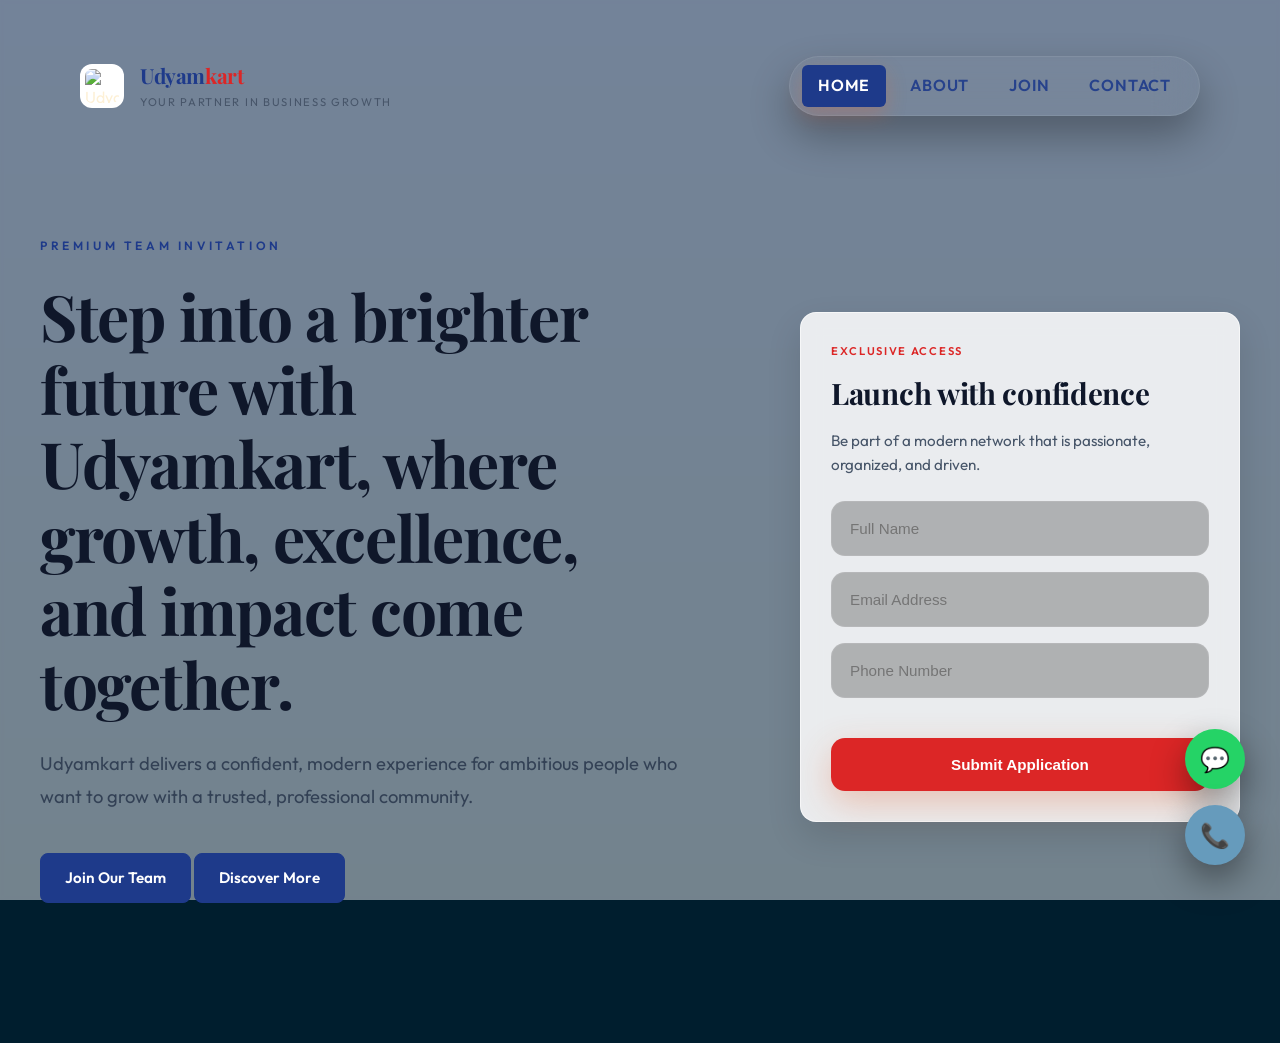
==== commit aae70ed3: "updated" ====
--- a/index.html
+++ b/index.html
@@ -5,22 +5,181 @@
     <meta name="viewport" content="width=device-width, initial-scale=1.0" />
     <meta name="description" content="Join Udyamkart's premium business network built for growth, trust, and commercial opportunity." />
     <title>Udyamkart | Join Our Elite Team</title>
+    
+    <!-- Main Style Sheet -->
     <link rel="stylesheet" href="css/style.css" />
+    
+    <!-- Responsive Style Sheet -->
+    <link rel="stylesheet" href="css/responsive.css" />
+
+    <!-- Simple, Clean & Casual Google Font (Outfit) -->
+    <link rel="preconnect" href="https://fonts.googleapis.com">
+    <link rel="preconnect" href="https://fonts.gstatic.com" crossorigin>
+    <link href="https://fonts.googleapis.com/css2?family=Outfit:wght@400;500;600;700&display=swap" rel="stylesheet">
+
+    <style>
+      :root {
+        /* Logo Custom Colors */
+        --udyam-blue: #1E3A8A;  /* Dark Blue */
+        --kart-red: #DC2626;    /* Red */
+        --text-dark: #1E293B;
+      }
+
+      body {
+        font-family: 'Outfit', sans-serif; /* Casual and clean font */
+        margin: 0;
+        padding: 0;
+        overflow-x: hidden;
+        color: var(--text-dark);
+      }
+
+      .page-shell {
+        position: relative;
+        min-height: 100vh;
+        z-index: 1;
+      }
+
+      /* Makhana Farming Background Image Slider */
+      .bg-slider {
+        position: fixed;
+        top: 0;
+        left: 0;
+        width: 100vw;
+        height: 100vh;
+        z-index: -2;
+        overflow: hidden;
+      }
+
+      .bg-slide {
+        position: absolute;
+        top: 0;
+        left: 0;
+        width: 100%;
+        height: 100%;
+        background-size: cover;
+        background-position: center;
+        opacity: 0;
+        transition: opacity 2s ease-in-out;
+      }
+
+      .bg-slide.active {
+        opacity: 1;
+      }
+
+      /* Light & Bright Overlay so Makhana farming photos stay visible */
+      .bg-overlay {
+        position: fixed;
+        top: 0;
+        left: 0;
+        width: 100vw;
+        height: 100vh;
+        z-index: -1;
+        background: rgba(255, 255, 255, 0.45); /* Very light tint */
+        backdrop-filter: blur(2px);
+      }
+
+      /* Logo Text Custom Styling (Udyam in Dark Blue, Kart in Red) */
+      .brand-title-text {
+        font-size: 1.6rem;
+        font-weight: 700;
+        letter-spacing: -0.5px;
+      }
+
+      .brand-title-text .part-udyam {
+        color: var(--udyam-blue) !important;
+      }
+
+      .brand-title-text .part-kart {
+        color: var(--kart-red) !important;
+      }
+
+      /* Top Navigation Links Clear Visibility */
+      .nav-links a {
+        color: var(--udyam-blue) !important;
+        font-weight: 600 !important;
+        font-size: 1rem !important;
+        text-decoration: none;
+        padding: 8px 16px;
+        border-radius: 6px;
+        transition: all 0.3s ease;
+        opacity: 0.9;
+      }
+
+      .nav-links a:hover, 
+      .nav-links a.active {
+        color: #ffffff !important;
+        background-color: var(--udyam-blue) !important;
+        opacity: 1;
+      }
+
+      /* Clean Registration Card */
+      .hero-card.registration-box {
+        background: rgba(255, 255, 255, 0.85) !important;
+        backdrop-filter: blur(10px);
+        -webkit-backdrop-filter: blur(10px);
+        border: 1px solid rgba(255, 255, 255, 0.6);
+        border-radius: 16px;
+        padding: 30px;
+        box-shadow: 0 15px 35px rgba(0, 0, 0, 0.12);
+        color: #0F172A;
+      }
+
+      .hero-copy h1 {
+        color: #0F172A;
+        font-weight: 700;
+      }
+
+      .hero-text {
+        color: #334155;
+      }
+
+      /* Both Hero Buttons Style Override */
+      .btn-blue {
+        background: var(--udyam-blue) !important;
+        color: #ffffff !important;
+        border: 1px solid var(--udyam-blue) !important;
+        padding: 12px 24px;
+        border-radius: 8px;
+        text-decoration: none;
+        display: inline-block;
+        font-weight: 600;
+        transition: all 0.3s ease;
+      }
+
+      .btn-blue:hover {
+        opacity: 0.9;
+        transform: translateY(-2px);
+      }
+    </style>
   </head>
   <body>
 
+    <!-- Makhana Farming Background Images -->
+    <div class="bg-slider">
+      <div class="bg-slide active" style="background-image: url('https://images.unsplash.com/photo-1500382017468-9049fed747ef?q=80&w=1600');"></div>
+      <div class="bg-slide" style="background-image: url('https://images.unsplash.com/photo-1625246333195-78d9c38ad449?q=80&w=1600');"></div>
+      <div class="bg-slide" style="background-image: url('https://images.unsplash.com/photo-1586771107445-d3ca888129ff?q=80&w=1600');"></div>
+    </div>
+    
+    <!-- Light & Transparent Overlay -->
+    <div class="bg-overlay"></div>
+
     <div class="page-shell">
-      <!-- Premium Spatial Top Bar -->
+      <!-- Top Bar -->
       <header class="topbar">
         <a href="index.html" class="brand">
           <img class="brand-logo" src="https://udyamkart.com/wp-content/uploads/2024/03/IMG_20240217_184612-removebg.png" alt="Udyamkart logo" />
           <span>
-            <strong>Udyamkart</strong>
-            <small>Growth Ecosystem</small>
+            <!-- Udyam in Dark Blue & Kart in Red -->
+            <strong class="brand-title-text">
+              <span class="part-udyam">Udyam</span><span class="part-kart">kart</span>
+            </strong>
+            <!-- Updated Tagline -->
+            <small style="color: #475569;">Your partner in business growth</small>
           </span>
         </a>
         
-        <!-- FIX: Architectural Capsule Dock Menu -->
+        <!-- Dock Menu -->
         <nav class="nav-links">
           <a href="index.html" class="active">Home</a>
           <a href="about.html">About</a>
@@ -33,30 +192,25 @@
         <!-- Hero Section -->
         <section class="hero">
           <div class="hero-copy">
-            <p class="eyebrow">Premium Team Invitation</p>
+            <p class="eyebrow" style="color: #1E3A8A; font-weight: 600;">Premium Team Invitation</p>
             <h1>Step into a brighter future with Udyamkart, where growth, excellence, and impact come together.</h1>
             <p class="hero-text">
               Udyamkart delivers a confident, modern experience for ambitious people who want to grow with a trusted, professional community.
             </p>
             
             <div class="hero-actions">
-              <a href="join.html" class="btn btn-primary">Join Our Team</a>
-              <a href="#benefits" class="btn btn-secondary">Discover More</a>
+              <a href="join.html" class="btn btn-blue">Join Our Team</a>
+              <!-- Discover More button with link & blue color -->
+              <a href="https://udyamkart.com/" target="_blank" rel="noopener noreferrer" class="btn btn-blue">Discover More</a>
             </div>
-
-            <ul class="hero-highlights">
-              <li>⚡ Fast Onboarding</li>
-              <li>📈 High-Growth Tracks</li>
-              <li>💼 Enterprise Support</li>
-            </ul>
           </div>
 
           <!-- Application Box -->
           <div class="hero-visual">
             <div class="hero-card registration-box">
-              <p class="mini-label">Exclusive Access</p>
+              <p class="mini-label" style="color: var(--kart-red); font-weight: 600;">Exclusive Access</p>
               <h2>Launch with confidence</h2>
-              <p style="color: var(--muted); font-size: 0.95rem; margin-bottom: 24px;">Be part of a modern network that is passionate, organized, and driven.</p>
+              <p style="color: #475569; font-size: 0.95rem; margin-bottom: 24px;">Be part of a modern network that is passionate, organized, and driven.</p>
               
               <form action="#" method="POST" class="hero-form">
                 <div class="form-group" style="margin-bottom: 16px;">
@@ -68,7 +222,7 @@
                 <div class="form-group" style="margin-bottom: 24px;">
                   <input type="tel" id="phoneNumber" name="phoneNumber" placeholder="Phone Number" required />
                 </div>
-                <button type="submit" class="btn btn-primary form-submit-btn">Submit Application</button>
+                <button type="submit" class="btn btn-primary form-submit-btn" style="background: var(--kart-red); border: none;">Submit Application</button>
               </form>
             </div>
           </div>
@@ -82,5 +236,22 @@
       <a class="fab fab-call-large" href="tel:+919205520952">📞</a>
     </div>
 
+    <!-- External Script File -->
+    <script src="js/script.js"></script>
+
+    <!-- Background Slider Script -->
+    <script>
+      const slides = document.querySelectorAll('.bg-slide');
+      let currentSlide = 0;
+
+      function changeBackground() {
+        slides[currentSlide].classList.remove('active');
+        currentSlide = (currentSlide + 1) % slides.length;
+        slides[currentSlide].classList.add('active');
+      }
+
+      setInterval(changeBackground, 5000);
+    </script>
+
   </body>
 </html>
--- a/css/responsive.css
+++ b/css/responsive.css
@@ -0,0 +1,138 @@
+/* 📱 UDYAMKART PREMIUM RESPONSIVE STYLESHEET */
+
+/* Tablet & Smaller Desktops */
+@media (max-width: 900px) {
+  .hero,
+  .split-section,
+  .contact-layout,
+  .showcase,
+  .invite-benefits {
+    grid-template-columns: 1fr !important;
+    gap: 32px;
+  }
+
+  .stats,
+  .cards,
+  .about-grid,
+  .steps,
+  .benefit-cards {
+    grid-template-columns: repeat(2, 1fr) !important;
+    gap: 20px;
+  }
+}
+
+/* Mobile Devices */
+@media (max-width: 640px) {
+  .page-shell {
+    width: 100% !important;
+    padding: 0 12px !important;
+    box-sizing: border-box;
+    overflow-x: hidden;
+  }
+
+  .topbar {
+    flex-direction: column !important;
+    gap: 16px;
+    border-radius: 20px !important;
+    text-align: center;
+    padding: 16px !important;
+  }
+
+  .nav-links {
+    flex-wrap: wrap !important;
+    justify-content: center !important;
+    gap: 12px;
+    width: 100%;
+  }
+
+  .hero {
+    min-height: auto !important;
+    padding-top: 32px !important;
+    gap: 24px;
+  }
+
+  .stats,
+  .cards,
+  .about-grid,
+  .steps,
+  .form-grid,
+  .benefit-cards,
+  .accordion-grid {
+    grid-template-columns: 1fr !important;
+    gap: 16px;
+  }
+
+  /* 🛠 FIXED: Mobile par Registration Box aur Inputs screen se bahar na jayein */
+  .registration-box,
+  .hero-card,
+  .hero-form {
+    width: 100% !important;
+    box-sizing: border-box !important;
+  }
+
+  .hero-form .form-group input {
+    width: 100% !important;
+    box-sizing: border-box !important;
+  }
+
+  /* 🛠 FIXED: Mobile par 3D hover/tilt movement layouts ko break na kare */
+  .hero-card, 
+  .hero-card:hover {
+    transform: none !important;
+    transition: none !important;
+    box-shadow: 0 8px 32px rgba(0, 0, 0, 0.2) !important;
+  }
+
+  .hero-actions {
+    flex-direction: column !important;
+    width: 100% !important;
+    gap: 12px;
+  }
+  
+  .hero-actions .btn {
+    width: 100% !important;
+    text-align: center;
+  }
+
+  /* 🛠 FIXED: Countdown Layout Overflow Fix */
+  .countdown {
+    grid-template-columns: 1fr !important;
+    text-align: center;
+    padding: 22px 18px !important;
+    box-sizing: border-box;
+  }
+
+  .countdown-grid {
+    grid-template-columns: repeat(2, 1fr) !important; /* 4 items ko 2x2 grid me stack karega */
+    gap: 12px !important;
+    width: 100% !important;
+    margin-top: 18px !important;
+  }
+
+  .countdown-grid div {
+    padding: 14px 10px !important;
+    box-sizing: border-box;
+  }
+
+  .faq-section,
+  .invite-benefits,
+  .showcase,
+  .testimonial-section,
+  .cta {
+    padding: 22px 18px !important;
+  }
+
+  .accordion-toggle {
+    padding: 18px !important;
+  }
+
+  .accordion-content {
+    padding: 16px 18px 18px !important;
+  }
+
+  .floating-actions {
+    right: 16px !important;
+    bottom: 16px !important;
+    gap: 12px;
+  }
+}
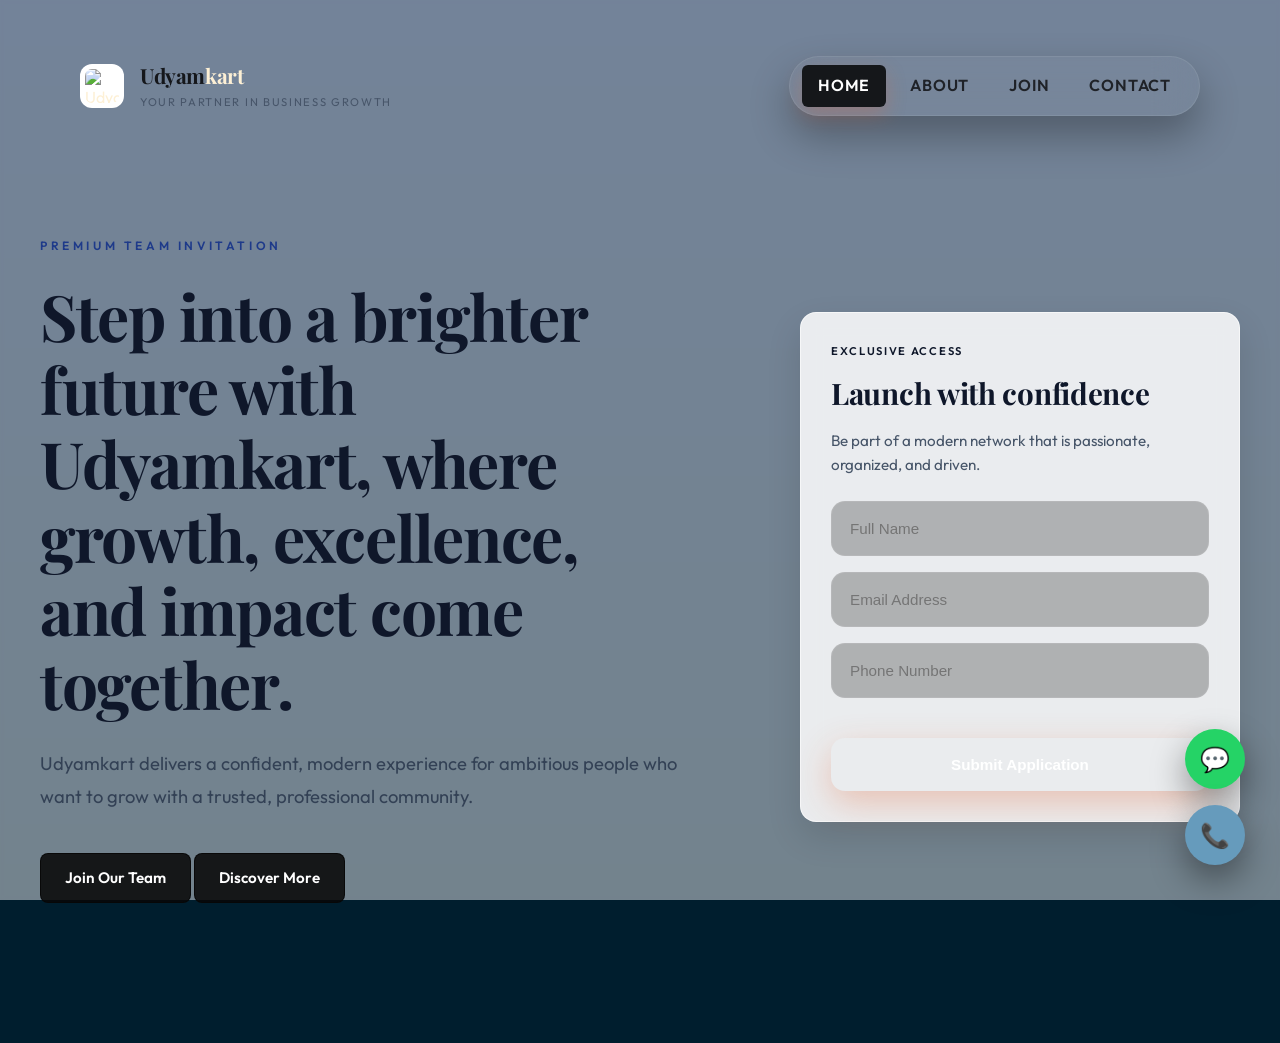
==== commit 99b077ce: "update" ====
--- a/index.html
+++ b/index.html
@@ -20,8 +20,8 @@
     <style>
       :root {
         /* Logo Custom Colors */
-        --udyam-blue: #1E3A8A;  /* Dark Blue */
-        --kart-red: #DC2626;    /* Red */
+        --udyam-blue: #070708de;  /* Dark Blue */
+        --KART-red: #DC2626;    /* Red */
         --text-dark: #1E293B;
       }
 
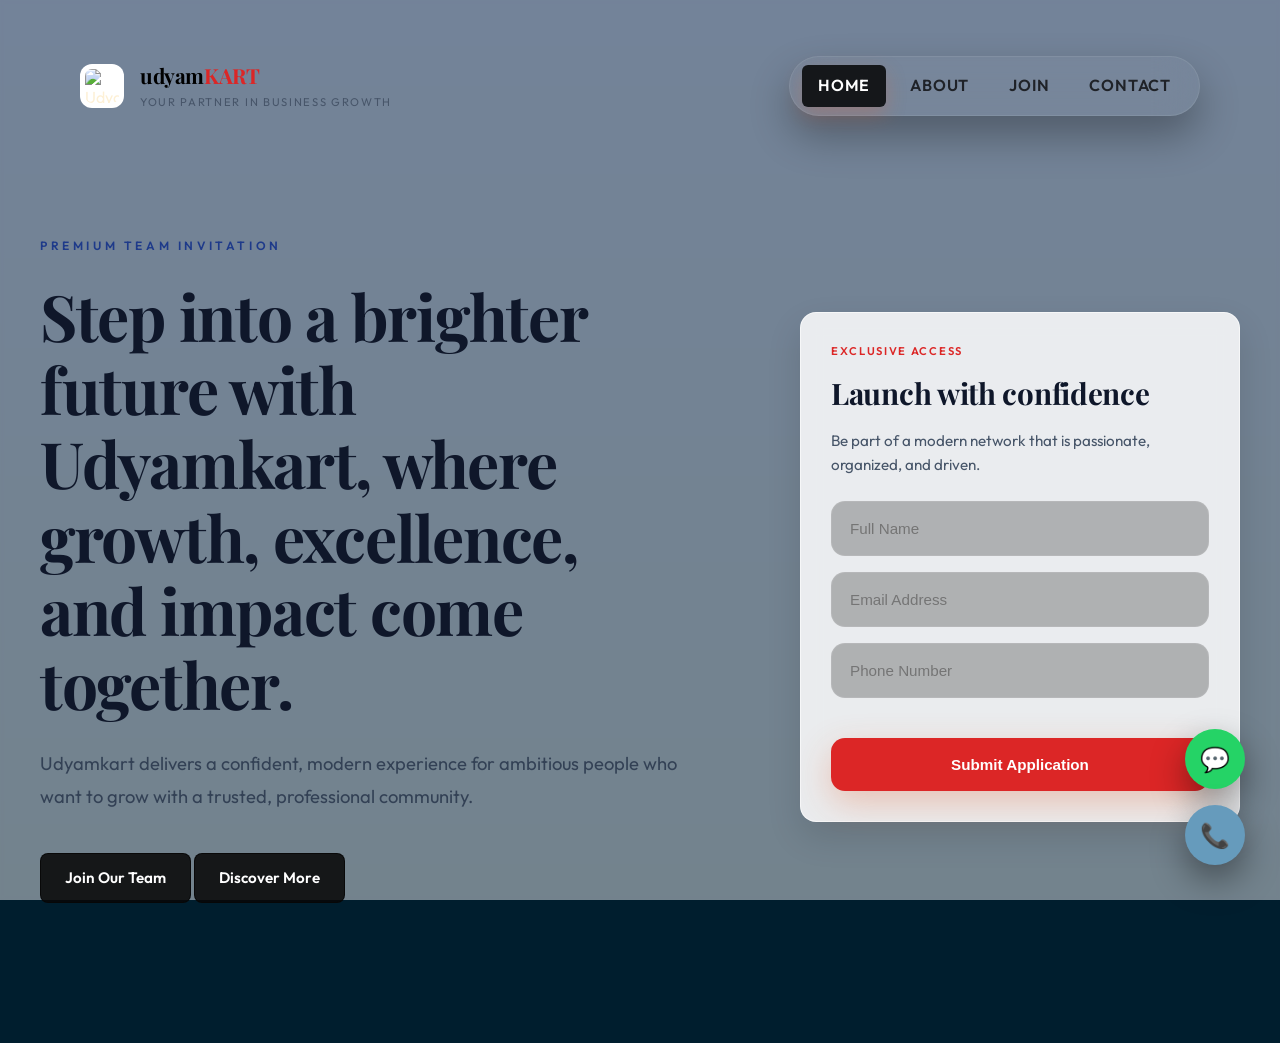
==== commit 87080172: "update" ====
--- a/index.html
+++ b/index.html
@@ -21,7 +21,7 @@
       :root {
         /* Logo Custom Colors */
         --udyam-blue: #070708de;  /* Dark Blue */
-        --KART-red: #DC2626;    /* Red */
+        --kart-red: #DC2626;    /* Red */
         --text-dark: #1E293B;
       }
 
@@ -78,7 +78,7 @@
         backdrop-filter: blur(2px);
       }
 
-      /* Logo Text Custom Styling (Udyam in Dark Blue, Kart in Red) */
+      /* Logo Text Custom Styling (udyam in Black, KART in Red Uppercase) */
       .brand-title-text {
         font-size: 1.6rem;
         font-weight: 700;
@@ -86,11 +86,13 @@
       }
 
       .brand-title-text .part-udyam {
-        color: var(--udyam-blue) !important;
+        color: #000000 !important;
+        text-transform: lowercase;
       }
 
       .brand-title-text .part-kart {
         color: var(--kart-red) !important;
+        text-transform: uppercase;
       }
 
       /* Top Navigation Links Clear Visibility */
@@ -170,9 +172,9 @@
         <a href="index.html" class="brand">
           <img class="brand-logo" src="https://udyamkart.com/wp-content/uploads/2024/03/IMG_20240217_184612-removebg.png" alt="Udyamkart logo" />
           <span>
-            <!-- Udyam in Dark Blue & Kart in Red -->
+            <!-- udyam in Black & KART in Red Uppercase -->
             <strong class="brand-title-text">
-              <span class="part-udyam">Udyam</span><span class="part-kart">kart</span>
+              <span class="part-udyam">udyam</span><span class="part-kart">KART</span>
             </strong>
             <!-- Updated Tagline -->
             <small style="color: #475569;">Your partner in business growth</small>
